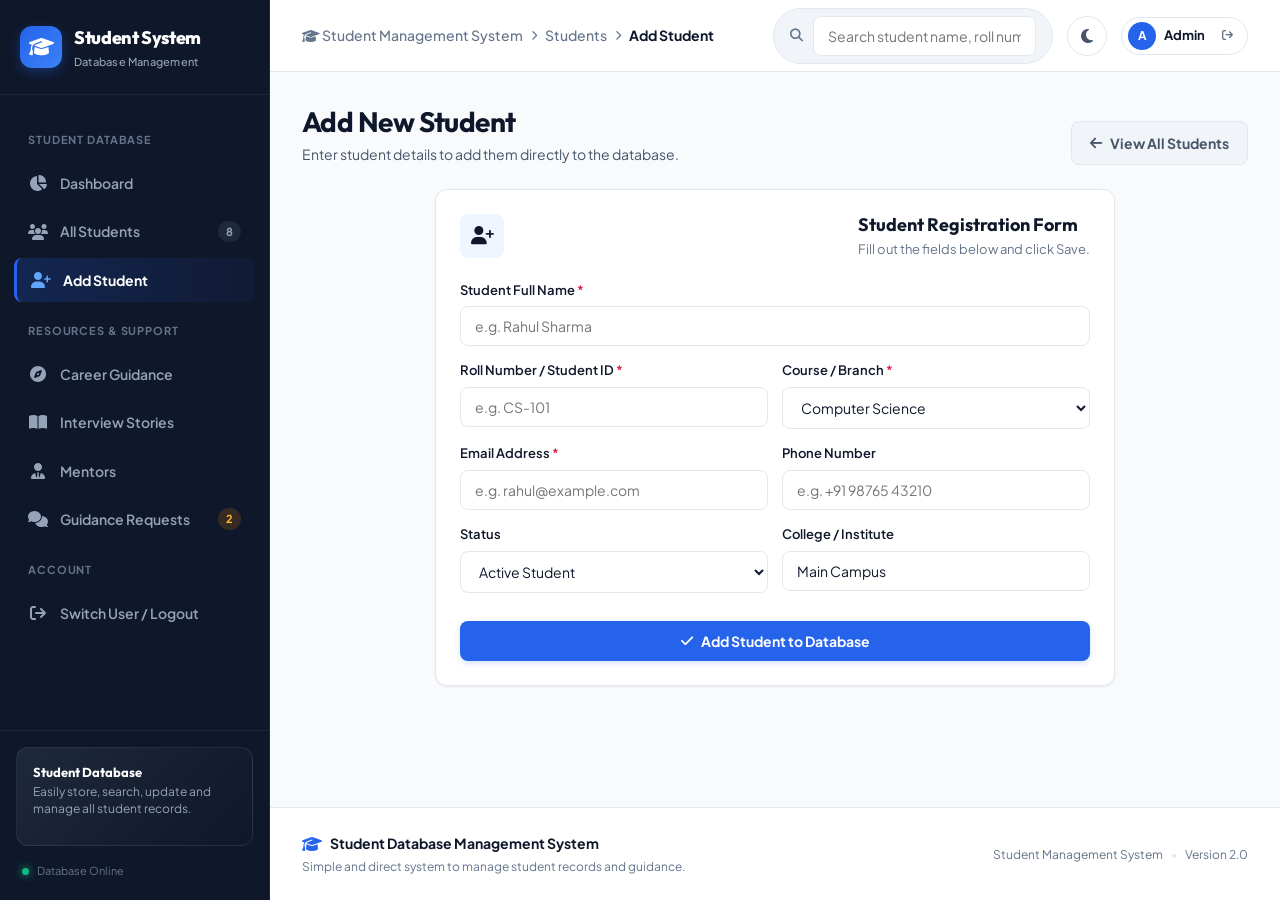
==== add-student.html @ b78d4e1a "first commit" ====
<!DOCTYPE html>
<html lang="en" data-theme="light">
<head>
  <meta charset="UTF-8">
  <meta name="viewport" content="width=device-width, initial-scale=1.0">
  <title>Add Student | Student Database Management System</title>
  
  <link rel="preconnect" href="https://fonts.googleapis.com">
  <link rel="preconnect" href="https://fonts.gstatic.com" crossorigin>
  <link href="https://fonts.googleapis.com/css2?family=Outfit:wght@500;600;700;800&family=Plus+Jakarta+Sans:ital,wght@0,400;0,500;0,600;0,700;0,800;1,400&display=swap" rel="stylesheet">
  <link rel="stylesheet" href="https://cdnjs.cloudflare.com/ajax/libs/font-awesome/6.5.1/css/all.min.css">
  <link rel="stylesheet" href="assets/css/style.css">
</head>
<body>

<div class="app-layout">
  
  <div class="sidebar-backdrop" id="sidebarBackdrop"></div>

  <!-- ===== SIDEBAR ===== -->
  <aside class="sidebar" id="sidebar">
    <div class="sidebar-header">
      <div class="logo">
        <div class="logo-icon">
          <i class="fa-solid fa-graduation-cap"></i>
        </div>
        <div class="logo-text">
          <span class="brand-title">Student System</span>
          <span class="brand-sub">Database Management</span>
        </div>
      </div>
      <button class="mobile-close-btn" id="closeSidebarBtn" aria-label="Close sidebar">
        <i class="fa-solid fa-xmark"></i>
      </button>
    </div>

    <nav class="sidebar-nav">
      <div class="nav-section-label">STUDENT DATABASE</div>
      <a class="nav-item" href="dashboard.html">
        <i class="fa-solid fa-chart-pie"></i>
        <span>Dashboard</span>
      </a>
      <a class="nav-item" href="students.html">
        <i class="fa-solid fa-users"></i>
        <span>All Students</span>
        <span class="nav-badge" id="navStudentBadge">0</span>
      </a>
      <a class="nav-item active" href="add-student.html">
        <i class="fa-solid fa-user-plus"></i>
        <span>Add Student</span>
      </a>

      <div class="nav-section-label">RESOURCES &amp; SUPPORT</div>
      <a class="nav-item" href="career-guidance.html">
        <i class="fa-solid fa-compass"></i>
        <span>Career Guidance</span>
      </a>
      <a class="nav-item" href="interview-experiences.html">
        <i class="fa-solid fa-book-open"></i>
        <span>Interview Stories</span>
      </a>
      <a class="nav-item" href="mentors.html">
        <i class="fa-solid fa-user-tie"></i>
        <span>Mentors</span>
      </a>
      <a class="nav-item" href="guidance-requests.html">
        <i class="fa-solid fa-comments"></i>
        <span>Guidance Requests</span>
        <span class="nav-badge badge-warning" id="navRequestBadge">0</span>
      </a>

      <div class="nav-section-label">ACCOUNT</div>
      <a class="nav-item" href="login.html" id="sidebarLogoutLink">
        <i class="fa-solid fa-arrow-right-from-bracket"></i>
        <span>Switch User / Logout</span>
      </a>
    </nav>

    <div class="sidebar-footer">
      <div class="help-box">
        <h4>Student Database</h4>
        <p>Easily store, search, update and manage all student records.</p>
      </div>
      <div class="system-status">
        <span class="status-dot"></span>
        <span>Database Online</span>
      </div>
    </div>
  </aside>

  <!-- ===== MAIN CONTENT ===== -->
  <main class="main-content">
    
    <header class="topbar">
      <div class="topbar-left">
        <button class="menu-toggle-btn" id="openSidebarBtn" aria-label="Open sidebar">
          <i class="fa-solid fa-bars"></i>
        </button>
        <div class="breadcrumbs">
          <span class="crumb-root"><i class="fa-solid fa-graduation-cap"></i> Student Management System</span>
          <span class="crumb-separator"><i class="fa-solid fa-chevron-right"></i></span>
          <a href="students.html" class="crumb-root">Students</a>
          <span class="crumb-separator"><i class="fa-solid fa-chevron-right"></i></span>
          <span class="crumb-active">Add Student</span>
        </div>
      </div>

      <div class="topbar-right">
        <div class="search-bar">
          <i class="fa-solid fa-magnifying-glass"></i>
          <input type="text" id="globalSearchInput" placeholder="Search student name, roll number...">
        </div>

        <button class="icon-button" id="themeToggleBtn" title="Toggle Theme" aria-label="Toggle dark/light theme">
          <i class="fa-solid fa-moon" id="themeIcon"></i>
        </button>

        <div class="profile-pill" title="Signed in as current user">
          <div class="avatar-badge">A</div>
          <span class="user-name">Admin</span>
          <a href="login.html" class="profile-logout-btn" id="headerLogoutBtn" title="Switch User / Logout">
            <i class="fa-solid fa-arrow-right-from-bracket"></i>
          </a>
        </div>
      </div>
    </header>

    <div class="page-content-padding">
      
      <div class="page-header-flex">
        <div>
          <h1 class="page-title">Add New Student</h1>
          <p class="page-subtitle">Enter student details to add them directly to the database.</p>
        </div>
        <div>
          <a href="students.html" class="btn btn-secondary">
            <i class="fa-solid fa-arrow-left"></i> View All Students
          </a>
        </div>
      </div>

      <div style="max-width: 680px; margin: 0 auto;">
        
        <div class="guidance-form-card">
          <div class="form-card-header">
            <div class="icon-circle bg-primary-soft">
              <i class="fa-solid fa-user-plus text-primary"></i>
            </div>
            <div>
              <h3>Student Registration Form</h3>
              <p>Fill out the fields below and click Save.</p>
            </div>
          </div>

          <form id="standaloneAddStudentForm" onsubmit="return false;">
            
            <div class="form-group">
              <label for="enrollName">Student Full Name <span class="required">*</span></label>
              <input type="text" id="enrollName" placeholder="e.g. Rahul Sharma" required>
            </div>

            <div class="form-row">
              <div class="form-group">
                <label for="enrollRoll">Roll Number / Student ID <span class="required">*</span></label>
                <input type="text" id="enrollRoll" placeholder="e.g. CS-101" required>
              </div>

              <div class="form-group">
                <label for="enrollDept">Course / Branch <span class="required">*</span></label>
                <select id="enrollDept">
                  <option value="Computer Science">Computer Science</option>
                  <option value="Data Science">Data Science</option>
                  <option value="AI & Machine Learning">AI &amp; Machine Learning</option>
                  <option value="Electronics & Comm">Electronics &amp; Comm</option>
                  <option value="UI/UX Design">UI/UX Design</option>
                  <option value="Mechanical Engg">Mechanical Engg</option>
                  <option value="Civil Engg">Civil Engg</option>
                </select>
              </div>
            </div>

            <div class="form-row">
              <div class="form-group">
                <label for="enrollEmail">Email Address <span class="required">*</span></label>
                <input type="email" id="enrollEmail" placeholder="e.g. rahul@example.com" required>
              </div>

              <div class="form-group">
                <label for="enrollPhone">Phone Number</label>
                <input type="text" id="enrollPhone" placeholder="e.g. +91 98765 43210">
              </div>
            </div>

            <div class="form-row">
              <div class="form-group">
                <label for="enrollStatus">Status</label>
                <select id="enrollStatus">
                  <option value="Active">Active Student</option>
                  <option value="Placed">Placed</option>
                  <option value="Graduated">Graduated</option>
                </select>
              </div>

              <div class="form-group">
                <label for="enrollCollege">College / Institute</label>
                <input type="text" id="enrollCollege" placeholder="e.g. University Campus" value="Main Campus">
              </div>
            </div>

            <button type="submit" class="btn btn-primary btn-block" id="submitEnrollBtn" style="margin-top: 14px;">
              <i class="fa-solid fa-check"></i> Add Student to Database
            </button>
          </form>
        </div>

      </div>

    </div>

    <!-- Footer -->
    <footer class="app-footer">
      <div class="footer-content">
        <div class="footer-left">
          <div class="footer-logo">
            <i class="fa-solid fa-graduation-cap"></i>
            <b>Student Database Management System</b>
          </div>
          <p>Simple and direct system to manage student records and guidance.</p>
        </div>
        <div class="footer-links">
          <span>Student Management System</span>
          <span class="footer-sep">•</span>
          <span>Version 2.0</span>
        </div>
      </div>
    </footer>

  </main>
</div>

<div class="toast-container" id="toastContainer"></div>
<script src="assets/js/script.js"></script>
</body>
</html>
---- assets/css/style.css ----
/* ==========================================================================
   Student Database Management System (SMS)
   Clean, Direct & Modern UI Stylesheet
   ========================================================================== */

/* --------------------------------------------------------------------------
   1. DESIGN TOKENS (LIGHT & DARK THEMES)
   -------------------------------------------------------------------------- */
:root {
  /* Brand Palette (Royal Blue & Modern Slate) */
  --primary: #2563eb;
  --primary-hover: #1d4ed8;
  --primary-light: #eff6ff;
  --primary-glow: rgba(37, 99, 235, 0.2);

  --accent-amber: #d97706;
  --accent-amber-light: #fef3c7;
  --accent-emerald: #059669;
  --accent-emerald-light: #ecfdf5;
  --accent-purple: #7c3aed;
  --accent-purple-light: #f3e8ff;
  --accent-rose: #e11d48;
  --accent-rose-light: #ffe4e6;

  /* Surfaces & Backgrounds (Light Mode) */
  --bg-app: #f8fafc;
  --bg-sidebar: #0f172a;
  --bg-sidebar-hover: #1e293b;
  --bg-sidebar-active: #334155;
  --bg-card: #ffffff;
  --bg-card-subtle: #f1f5f9;
  --bg-input: #ffffff;
  --bg-hover: #f8fafc;
  --bg-overlay: rgba(15, 23, 42, 0.65);

  /* Typography Colors */
  --text-main: #0f172a;
  --text-secondary: #475569;
  --text-muted: #64748b;
  --text-white: #ffffff;
  --text-on-dark: #f1f5f9;

  /* Borders & Dividers */
  --border-light: #e2e8f0;
  --border-card: #e2e8f0;
  --border-focus: #2563eb;

  /* Shadows */
  --shadow-xs: 0 1px 2px 0 rgba(0, 0, 0, 0.04);
  --shadow-sm: 0 1px 3px 0 rgba(15, 23, 42, 0.06), 0 1px 2px -1px rgba(15, 23, 42, 0.04);
  --shadow-md: 0 4px 6px -1px rgba(15, 23, 42, 0.07), 0 2px 4px -2px rgba(15, 23, 42, 0.05);
  --shadow-lg: 0 10px 15px -3px rgba(15, 23, 42, 0.08), 0 4px 6px -4px rgba(15, 23, 42, 0.03);
  --shadow-xl: 0 20px 25px -5px rgba(15, 23, 42, 0.1), 0 8px 10px -6px rgba(15, 23, 42, 0.04);

  /* Fonts */
  --font-heading: 'Outfit', -apple-system, BlinkMacSystemFont, 'Segoe UI', Roboto, sans-serif;
  --font-body: 'Plus Jakarta Sans', -apple-system, BlinkMacSystemFont, 'Segoe UI', Roboto, sans-serif;

  /* Sizing & Transitions */
  --sidebar-width: 270px;
  --topbar-height: 72px;
  --radius-sm: 8px;
  --radius-md: 12px;
  --radius-lg: 16px;
  --radius-full: 9999px;
  --transition: all 0.25s cubic-bezier(0.16, 1, 0.3, 1);
}

/* Dark Mode Tokens */
[data-theme="dark"] {
  --bg-app: #090d16;
  --bg-sidebar: #060910;
  --bg-sidebar-hover: #111827;
  --bg-sidebar-active: #1f2937;
  --bg-card: #111827;
  --bg-card-subtle: #1e293b;
  --bg-input: #172033;
  --bg-hover: #1b263b;
  --bg-overlay: rgba(0, 0, 0, 0.82);

  --text-main: #f8fafc;
  --text-secondary: #94a3b8;
  --text-muted: #64748b;
  --text-white: #ffffff;

  --border-light: #1e293b;
  --border-card: #1e293b;

  --primary-light: rgba(37, 99, 235, 0.15);
  --accent-amber-light: rgba(217, 119, 6, 0.15);
  --accent-emerald-light: rgba(5, 150, 105, 0.15);
  --accent-purple-light: rgba(124, 58, 237, 0.15);
  --accent-rose-light: rgba(225, 29, 72, 0.15);

  --shadow-sm: 0 1px 3px 0 rgba(0, 0, 0, 0.3);
  --shadow-md: 0 4px 12px 0 rgba(0, 0, 0, 0.4);
  --shadow-lg: 0 12px 24px -4px rgba(0, 0, 0, 0.5);
  --shadow-xl: 0 24px 38px -6px rgba(0, 0, 0, 0.6);
}

/* --------------------------------------------------------------------------
   2. GLOBAL RESET & BASE STYLES
   -------------------------------------------------------------------------- */
*, *::before, *::after {
  box-sizing: border-box;
  margin: 0;
  padding: 0;
}

html {
  font-size: 16px;
  scroll-behavior: smooth;
}

body {
  font-family: var(--font-body);
  background-color: var(--bg-app);
  color: var(--text-main);
  line-height: 1.6;
  -webkit-font-smoothing: antialiased;
  -moz-osx-font-smoothing: grayscale;
  transition: background-color 0.3s ease, color 0.3s ease;
  overflow-x: hidden;
}

h1, h2, h3, h4, h5, h6 {
  font-family: var(--font-heading);
  color: var(--text-main);
  font-weight: 700;
  line-height: 1.25;
}

p {
  color: var(--text-secondary);
}

a {
  color: inherit;
  text-decoration: none;
}

img {
  max-width: 100%;
  display: block;
}

button, input, select, textarea {
  font-family: inherit;
  font-size: inherit;
}

/* --------------------------------------------------------------------------
   3. APP LAYOUT & SIDEBAR
   -------------------------------------------------------------------------- */
.app-layout {
  display: flex;
  min-height: 100vh;
  position: relative;
}

.sidebar-backdrop {
  display: none;
  position: fixed;
  inset: 0;
  background: var(--bg-overlay);
  backdrop-filter: blur(4px);
  z-index: 99;
}

.sidebar {
  width: var(--sidebar-width);
  height: 100vh;
  position: fixed;
  left: 0;
  top: 0;
  background-color: var(--bg-sidebar);
  color: var(--text-on-dark);
  display: flex;
  flex-direction: column;
  z-index: 100;
  border-right: 1px solid rgba(255, 255, 255, 0.07);
  transition: transform var(--transition);
  overflow-y: auto;
}

/* Sidebar Header & Brand */
.sidebar-header {
  padding: 24px 20px;
  display: flex;
  align-items: center;
  justify-content: space-between;
  border-bottom: 1px solid rgba(255, 255, 255, 0.06);
}

.logo {
  display: flex;
  align-items: center;
  gap: 12px;
}

.logo-icon {
  width: 42px;
  height: 42px;
  background: linear-gradient(135deg, #2563eb, #3b82f6);
  border-radius: var(--radius-md);
  display: flex;
  align-items: center;
  justify-content: center;
  color: #ffffff;
  font-size: 20px;
  box-shadow: 0 4px 12px rgba(37, 99, 235, 0.35);
}

.logo-text {
  display: flex;
  flex-direction: column;
}

.brand-title {
  font-family: var(--font-heading);
  font-weight: 800;
  font-size: 18px;
  letter-spacing: -0.02em;
  color: #ffffff;
}

.brand-sub {
  font-size: 11px;
  color: #94a3b8;
  font-weight: 500;
  letter-spacing: 0.02em;
}

.mobile-close-btn {
  display: none;
  background: transparent;
  border: none;
  color: #94a3b8;
  font-size: 20px;
  cursor: pointer;
}

/* Sidebar Nav */
.sidebar-nav {
  padding: 20px 14px;
  flex: 1;
  display: flex;
  flex-direction: column;
  gap: 4px;
}

.nav-section-label {
  font-size: 11px;
  text-transform: uppercase;
  letter-spacing: 0.08em;
  color: #64748b;
  font-weight: 700;
  padding: 16px 14px 8px;
}

.nav-item {
  display: flex;
  align-items: center;
  gap: 12px;
  padding: 11px 14px;
  border-radius: var(--radius-sm);
  color: #94a3b8;
  font-size: 14px;
  font-weight: 600;
  cursor: pointer;
  transition: var(--transition);
  position: relative;
}

.nav-item i {
  font-size: 16px;
  width: 20px;
  text-align: center;
  transition: color var(--transition);
}

.nav-item:hover {
  background-color: var(--bg-sidebar-hover);
  color: #ffffff;
}

.nav-item.active {
  background: linear-gradient(90deg, rgba(37, 99, 235, 0.2), rgba(37, 99, 235, 0.05));
  color: #ffffff;
  border-left: 3px solid var(--primary);
  font-weight: 700;
}

.nav-item.active i {
  color: #60a5fa;
}

.nav-badge {
  margin-left: auto;
  font-size: 11px;
  padding: 2px 8px;
  border-radius: var(--radius-full);
  background: var(--bg-sidebar-hover);
  color: #94a3b8;
  font-weight: 700;
}

.nav-badge.badge-warning {
  background: rgba(217, 119, 6, 0.2);
  color: #fbbf24;
}

.nav-pill-tag {
  margin-left: auto;
  font-size: 10px;
  text-transform: uppercase;
  font-weight: 800;
  letter-spacing: 0.05em;
  background: rgba(225, 29, 72, 0.2);
  color: #fda4af;
  padding: 2px 7px;
  border-radius: var(--radius-full);
}

/* Sidebar Footer & Help Box */
.sidebar-footer {
  padding: 16px;
  border-top: 1px solid rgba(255, 255, 255, 0.06);
}

.help-box {
  background: linear-gradient(135deg, #1e293b, #0f172a);
  border: 1px solid rgba(255, 255, 255, 0.08);
  border-radius: var(--radius-md);
  padding: 16px;
  margin-bottom: 12px;
}

.help-box-icon {
  width: 32px;
  height: 32px;
  border-radius: 8px;
  background: rgba(245, 158, 11, 0.15);
  color: #f59e0b;
  display: flex;
  align-items: center;
  justify-content: center;
  font-size: 15px;
  margin-bottom: 10px;
}

.help-box h4 {
  font-size: 13px;
  color: #ffffff;
  margin-bottom: 4px;
}

.help-box p {
  font-size: 12px;
  color: #94a3b8;
  line-height: 1.4;
  margin-bottom: 12px;
}

.btn-chalk {
  background-color: #f59e0b;
  color: #0f172a;
  border: none;
  font-weight: 700;
  width: 100%;
}

.btn-chalk:hover {
  background-color: #d97706;
  color: #ffffff;
}

.system-status {
  display: flex;
  align-items: center;
  gap: 8px;
  font-size: 11px;
  color: #64748b;
  padding: 4px 6px;
}

.status-dot {
  width: 7px;
  height: 7px;
  background-color: #10b981;
  border-radius: 50%;
  box-shadow: 0 0 8px #10b981;
}

/* --------------------------------------------------------------------------
   4. TOPBAR & HEADER
   -------------------------------------------------------------------------- */
.main-content {
  margin-left: var(--sidebar-width);
  width: calc(100% - var(--sidebar-width));
  min-height: 100vh;
  display: flex;
  flex-direction: column;
  transition: margin-left var(--transition), width var(--transition);
}

.topbar {
  height: var(--topbar-height);
  background-color: var(--bg-card);
  border-bottom: 1px solid var(--border-light);
  display: flex;
  align-items: center;
  justify-content: space-between;
  padding: 0 32px;
  position: sticky;
  top: 0;
  z-index: 50;
  backdrop-filter: blur(8px);
}

.topbar-left {
  display: flex;
  align-items: center;
  gap: 16px;
}

.menu-toggle-btn {
  display: none;
  background: transparent;
  border: 1px solid var(--border-light);
  width: 38px;
  height: 38px;
  border-radius: var(--radius-sm);
  color: var(--text-main);
  cursor: pointer;
  align-items: center;
  justify-content: center;
  font-size: 16px;
}

.breadcrumbs {
  display: flex;
  align-items: center;
  gap: 8px;
  font-size: 14px;
}

.crumb-root {
  color: var(--text-muted);
  font-weight: 500;
}

.crumb-separator {
  color: var(--text-muted);
  font-size: 10px;
}

.crumb-active {
  color: var(--text-main);
  font-weight: 700;
}

.topbar-right {
  display: flex;
  align-items: center;
  gap: 14px;
}

.search-bar {
  display: flex;
  align-items: center;
  gap: 10px;
  background-color: var(--bg-card-subtle);
  border: 1px solid var(--border-light);
  border-radius: var(--radius-full);
  padding: 7px 16px;
  width: 280px;
  transition: var(--transition);
}

.search-bar i {
  color: var(--text-muted);
  font-size: 13px;
}

.search-bar input {
  background: transparent;
  border: none;
  outline: none;
  font-size: 13px;
  color: var(--text-main);
  width: 100%;
}

.search-bar kbd {
  font-size: 10px;
  background: var(--bg-card);
  border: 1px solid var(--border-light);
  border-radius: 4px;
  padding: 2px 5px;
  color: var(--text-muted);
  font-family: inherit;
  font-weight: 600;
}

.search-bar:focus-within {
  border-color: var(--primary);
  box-shadow: 0 0 0 3px var(--primary-glow);
  width: 320px;
}

.icon-button {
  width: 40px;
  height: 40px;
  border-radius: var(--radius-full);
  border: 1px solid var(--border-light);
  background-color: var(--bg-card);
  color: var(--text-secondary);
  display: flex;
  align-items: center;
  justify-content: center;
  cursor: pointer;
  transition: var(--transition);
  position: relative;
}

.icon-button:hover {
  background-color: var(--bg-hover);
  color: var(--primary);
  border-color: var(--border-card);
}

.notification-indicator {
  position: absolute;
  top: 9px;
  right: 10px;
  width: 8px;
  height: 8px;
  background-color: var(--accent-rose);
  border-radius: 50%;
  border: 2px solid var(--bg-card);
}

/* Notification Dropdown */
.dropdown-wrapper {
  position: relative;
}

.notification-dropdown {
  display: none;
  position: absolute;
  top: calc(100% + 10px);
  right: 0;
  width: 320px;
  background-color: var(--bg-card);
  border: 1px solid var(--border-light);
  border-radius: var(--radius-md);
  box-shadow: var(--shadow-xl);
  z-index: 100;
  overflow: hidden;
  animation: slideDown 0.2s ease;
}

.notification-dropdown.show {
  display: block;
}

.dropdown-header {
  padding: 14px 16px;
  display: flex;
  align-items: center;
  justify-content: space-between;
  border-bottom: 1px solid var(--border-light);
  font-size: 14px;
}

.badge-mini {
  background-color: var(--primary-light);
  color: var(--primary);
  font-size: 11px;
  font-weight: 700;
  padding: 2px 8px;
  border-radius: var(--radius-full);
}

.dropdown-body {
  max-height: 280px;
  overflow-y: auto;
}

.notif-item {
  display: flex;
  align-items: flex-start;
  gap: 12px;
  padding: 12px 16px;
  border-bottom: 1px solid var(--border-light);
  transition: background-color 0.2s ease;
}

.notif-item:hover {
  background-color: var(--bg-hover);
}

.notif-item.unread {
  background-color: rgba(37, 99, 235, 0.04);
}

.notif-icon {
  font-size: 16px;
  margin-top: 2px;
}

.notif-info p {
  font-size: 13px;
  color: var(--text-main);
  line-height: 1.35;
}

.notif-info small {
  font-size: 11px;
  color: var(--text-muted);
}

/* Profile Pill */
.profile-pill {
  display: flex;
  align-items: center;
  gap: 8px;
  padding: 4px 8px 4px 6px;
  border-radius: var(--radius-full);
  border: 1px solid var(--border-light);
  background-color: var(--bg-card);
  transition: var(--transition);
}

.profile-logout-btn {
  display: inline-flex;
  align-items: center;
  justify-content: center;
  width: 24px;
  height: 24px;
  border-radius: 50%;
  color: var(--text-muted);
  text-decoration: none;
  background: transparent;
  border: none;
  cursor: pointer;
  margin-left: 2px;
  font-size: 11px;
  transition: var(--transition);
}

.profile-logout-btn:hover {
  background: var(--bg-hover);
  color: var(--accent-rose, #e11d48);
}

.avatar-badge {
  width: 28px;
  height: 28px;
  border-radius: 50%;
  background: var(--primary);
  color: #ffffff;
  display: flex;
  align-items: center;
  justify-content: center;
  font-weight: 700;
  font-size: 12px;
}

.action-strip {
  display: flex;
  flex-wrap: wrap;
  gap: 12px;
  margin-bottom: 24px;
}

.profile-pill:hover {
  border-color: var(--primary);
}

.user-avatar {
  position: relative;
  width: 34px;
  height: 34px;
}

.user-avatar img {
  width: 100%;
  height: 100%;
  border-radius: 50%;
  object-fit: cover;
}

.online-indicator {
  position: absolute;
  bottom: 0;
  right: 0;
  width: 9px;
  height: 9px;
  background-color: #10b981;
  border-radius: 50%;
  border: 2px solid var(--bg-card);
}

.user-meta {
  display: flex;
  flex-direction: column;
}

.user-name {
  font-size: 13px;
  font-weight: 700;
  color: var(--text-main);
  line-height: 1.2;
}

.user-role {
  font-size: 11px;
  color: var(--text-muted);
}

/* --------------------------------------------------------------------------
   5. PAGE VIEWS & GENERAL CONTENT STYLING
   -------------------------------------------------------------------------- */
.page-view {
  display: none;
  padding: 32px;
  animation: fadeInPage 0.3s ease-out;
}

.page-view.show {
  display: block;
}

@keyframes fadeInPage {
  from {
    opacity: 0;
    transform: translateY(8px);
  }
  to {
    opacity: 1;
    transform: translateY(0);
  }
}

.page-header-flex {
  display: flex;
  align-items: flex-end;
  justify-content: space-between;
  margin-bottom: 24px;
  gap: 16px;
  flex-wrap: wrap;
}

.page-title {
  font-size: 28px;
  letter-spacing: -0.02em;
  margin-bottom: 4px;
}

.page-subtitle {
  font-size: 14px;
  color: var(--text-secondary);
}

/* --------------------------------------------------------------------------
   6. DASHBOARD & HERO SLIDESHOW
   -------------------------------------------------------------------------- */
.dashboard-greeting {
  display: flex;
  align-items: center;
  justify-content: space-between;
  margin-bottom: 24px;
  gap: 16px;
  flex-wrap: wrap;
}

.dashboard-date-badge {
  display: inline-flex;
  align-items: center;
  gap: 8px;
  padding: 8px 16px;
  background-color: var(--bg-card);
  border: 1px solid var(--border-light);
  border-radius: var(--radius-full);
  font-size: 13px;
  font-weight: 600;
  color: var(--text-secondary);
  box-shadow: var(--shadow-xs);
}

.dashboard-date-badge i {
  color: var(--primary);
}

/* Modern Hero Slideshow */
.slider-container {
  position: relative;
  width: 100%;
  height: 380px;
  border-radius: var(--radius-lg);
  overflow: hidden;
  box-shadow: var(--shadow-md);
  margin-bottom: 32px;
  background-color: #0f172a;
}

.slider-track {
  width: 100%;
  height: 100%;
  position: relative;
}

.slide-item {
  position: absolute;
  inset: 0;
  opacity: 0;
  pointer-events: none;
  transition: opacity 0.8s cubic-bezier(0.16, 1, 0.3, 1), transform 0.8s cubic-bezier(0.16, 1, 0.3, 1);
  transform: scale(1.03);
}

.slide-item.active {
  opacity: 1;
  pointer-events: auto;
  transform: scale(1);
}

.slide-image {
  width: 100%;
  height: 100%;
  object-fit: cover;
  filter: brightness(0.82);
}

.slide-overlay {
  position: absolute;
  inset: 0;
  background: linear-gradient(90deg, rgba(15, 23, 42, 0.92) 0%, rgba(15, 23, 42, 0.65) 50%, rgba(15, 23, 42, 0.25) 100%);
  display: flex;
  align-items: center;
  padding: 0 48px;
}

.slide-content {
  max-width: 580px;
  color: #ffffff;
  transform: translateY(12px);
  opacity: 0;
  transition: transform 0.6s ease 0.2s, opacity 0.6s ease 0.2s;
}

.slide-item.active .slide-content {
  transform: translateY(0);
  opacity: 1;
}

.slide-badge {
  display: inline-flex;
  align-items: center;
  gap: 6px;
  font-size: 11px;
  font-weight: 800;
  text-transform: uppercase;
  letter-spacing: 0.08em;
  padding: 4px 10px;
  border-radius: var(--radius-full);
  background: rgba(37, 99, 235, 0.8);
  color: #ffffff;
  margin-bottom: 14px;
}

.slide-title {
  font-size: 34px;
  font-weight: 800;
  letter-spacing: -0.02em;
  line-height: 1.2;
  margin-bottom: 12px;
  color: #ffffff;
}

.slide-desc {
  font-size: 15px;
  color: #cbd5e1;
  line-height: 1.5;
  margin-bottom: 24px;
}

.slide-actions {
  display: flex;
  align-items: center;
  gap: 12px;
}

/* Slider Controls */
.slider-controls {
  position: absolute;
  bottom: 24px;
  right: 32px;
  display: flex;
  align-items: center;
  gap: 20px;
  z-index: 10;
}

.slider-dots {
  display: flex;
  align-items: center;
  gap: 8px;
}

.slider-dot {
  width: 9px;
  height: 9px;
  border-radius: var(--radius-full);
  background: rgba(255, 255, 255, 0.4);
  cursor: pointer;
  transition: var(--transition);
}

.slider-dot.active {
  width: 26px;
  background: #3b82f6;
}

.slider-nav-btns {
  display: flex;
  gap: 8px;
}

.slider-btn {
  width: 36px;
  height: 36px;
  border-radius: var(--radius-full);
  background: rgba(255, 255, 255, 0.15);
  backdrop-filter: blur(8px);
  border: 1px solid rgba(255, 255, 255, 0.25);
  color: #ffffff;
  display: flex;
  align-items: center;
  justify-content: center;
  cursor: pointer;
  transition: var(--transition);
  font-size: 13px;
}

.slider-btn:hover {
  background: #2563eb;
  border-color: #2563eb;
  transform: scale(1.08);
}

.slider-progress-bar {
  position: absolute;
  bottom: 0;
  left: 0;
  width: 100%;
  height: 4px;
  background: rgba(255, 255, 255, 0.15);
  z-index: 10;
}

.progress-fill {
  height: 100%;
  width: 0%;
  background: linear-gradient(90deg, #3b82f6, #60a5fa);
  transition: width 0.1s linear;
}

/* --------------------------------------------------------------------------
   7. LIVE METRIC STATS STRIP
   -------------------------------------------------------------------------- */
.stats-grid {
  display: grid;
  grid-template-columns: repeat(4, 1fr);
  gap: 20px;
  margin-bottom: 32px;
}

.stat-card {
  background-color: var(--bg-card);
  border: 1px solid var(--border-card);
  border-radius: var(--radius-md);
  padding: 22px;
  box-shadow: var(--shadow-sm);
  display: flex;
  align-items: flex-start;
  gap: 16px;
  transition: var(--transition);
}

.stat-card:hover {
  transform: translateY(-3px);
  box-shadow: var(--shadow-md);
  border-color: var(--border-focus);
}

.stat-icon-wrap {
  width: 48px;
  height: 48px;
  border-radius: var(--radius-md);
  display: flex;
  align-items: center;
  justify-content: center;
  font-size: 20px;
  flex-shrink: 0;
}

.stat-blue {
  background-color: var(--primary-light);
  color: var(--primary);
}

.stat-amber {
  background-color: var(--accent-amber-light);
  color: var(--accent-amber);
}

.stat-emerald {
  background-color: var(--accent-emerald-light);
  color: var(--accent-emerald);
}

.stat-purple {
  background-color: var(--accent-purple-light);
  color: var(--accent-purple);
}

.stat-content {
  flex: 1;
}

.stat-label {
  font-size: 13px;
  color: var(--text-muted);
  font-weight: 600;
  display: block;
  margin-bottom: 6px;
}

.stat-value-group {
  display: flex;
  align-items: baseline;
  gap: 10px;
}

.stat-number {
  font-size: 32px;
  font-weight: 800;
  line-height: 1;
  letter-spacing: -0.02em;
}

.stat-trend {
  font-size: 12px;
  font-weight: 700;
  display: inline-flex;
  align-items: center;
  gap: 4px;
}

.trend-up {
  color: var(--accent-emerald);
}

.trend-neutral {
  color: var(--accent-purple);
}

.stat-badge-pill {
  font-size: 11px;
  font-weight: 700;
  padding: 2px 8px;
  border-radius: var(--radius-full);
  background-color: var(--accent-amber-light);
  color: var(--accent-amber);
}

.stat-caption {
  display: block;
  font-size: 11px;
  color: var(--text-muted);
  margin-top: 6px;
}

/* --------------------------------------------------------------------------
   8. DASHBOARD TWO-COLUMN GRID
   -------------------------------------------------------------------------- */
.dashboard-columns {
  display: grid;
  grid-template-columns: 1fr 380px;
  gap: 24px;
}

.section-card {
  background-color: var(--bg-card);
  border: 1px solid var(--border-card);
  border-radius: var(--radius-md);
  padding: 24px;
  box-shadow: var(--shadow-sm);
  margin-bottom: 24px;
}

.section-header {
  display: flex;
  align-items: center;
  justify-content: space-between;
  margin-bottom: 20px;
}

.section-title {
  font-size: 18px;
  font-weight: 700;
  letter-spacing: -0.01em;
}

.section-desc {
  font-size: 13px;
  color: var(--text-muted);
  margin-top: 2px;
}

/* Quick Actions Grid */
.quick-actions-grid {
  display: grid;
  grid-template-columns: repeat(2, 1fr);
  gap: 16px;
}

.action-card {
  display: flex;
  align-items: center;
  gap: 14px;
  padding: 16px;
  border-radius: var(--radius-sm);
  border: 1px solid var(--border-light);
  background-color: var(--bg-hover);
  cursor: pointer;
  transition: var(--transition);
}

.action-card:hover {
  background-color: var(--bg-card);
  border-color: var(--primary);
  transform: translateY(-2px);
  box-shadow: var(--shadow-sm);
}

.action-icon {
  width: 42px;
  height: 42px;
  border-radius: var(--radius-sm);
  display: flex;
  align-items: center;
  justify-content: center;
  color: #ffffff;
  font-size: 17px;
  flex-shrink: 0;
}

.bg-indigo { background: #4f46e5; }
.bg-emerald { background: #059669; }
.bg-amber { background: #d97706; }
.bg-purple { background: #7c3aed; }

.action-details h4 {
  font-size: 14px;
  font-weight: 700;
  margin-bottom: 2px;
}

.action-details p {
  font-size: 12px;
  color: var(--text-muted);
  line-height: 1.35;
}

.action-arrow {
  margin-left: auto;
  color: var(--text-muted);
  font-size: 12px;
  transition: transform 0.2s ease, color 0.2s ease;
}

.action-card:hover .action-arrow {
  transform: translateX(4px);
  color: var(--primary);
}

/* Events Timeline */
.events-timeline {
  display: flex;
  flex-direction: column;
  gap: 16px;
}

.timeline-item {
  display: flex;
  gap: 16px;
  padding-bottom: 16px;
  border-bottom: 1px solid var(--border-light);
}

.timeline-item:last-child {
  border-bottom: none;
  padding-bottom: 0;
}

.event-date-chip {
  width: 52px;
  height: 52px;
  border-radius: var(--radius-sm);
  background-color: var(--bg-card-subtle);
  border: 1px solid var(--border-light);
  display: flex;
  flex-direction: column;
  align-items: center;
  justify-content: center;
  flex-shrink: 0;
  text-align: center;
}

.event-date-chip .m {
  font-size: 10px;
  font-weight: 800;
  color: var(--primary);
  text-transform: uppercase;
  letter-spacing: 0.05em;
}

.event-date-chip .d {
  font-size: 18px;
  font-weight: 800;
  line-height: 1;
  color: var(--text-main);
}

.event-info h4 {
  font-size: 14px;
  font-weight: 700;
  margin-bottom: 4px;
}

.event-info p {
  font-size: 13px;
  color: var(--text-secondary);
  line-height: 1.4;
  margin-bottom: 8px;
}

.event-meta {
  display: flex;
  align-items: center;
  gap: 14px;
  font-size: 11px;
  color: var(--text-muted);
  flex-wrap: wrap;
}

.event-tag {
  font-size: 10px;
  font-weight: 700;
  padding: 2px 7px;
  border-radius: var(--radius-full);
}

.tag-primary {
  background-color: var(--primary-light);
  color: var(--primary);
}

.tag-warning {
  background-color: var(--accent-amber-light);
  color: var(--accent-amber);
}

.tag-success {
  background-color: var(--accent-emerald-light);
  color: var(--accent-emerald);
}

/* Recent Students Mini List */
.recent-students-list {
  display: flex;
  flex-direction: column;
  gap: 12px;
}

.recent-student-item {
  display: flex;
  align-items: center;
  gap: 12px;
  padding: 10px 12px;
  border-radius: var(--radius-sm);
  border: 1px solid var(--border-light);
  background-color: var(--bg-hover);
  transition: var(--transition);
}

.recent-student-item:hover {
  background-color: var(--bg-card);
  border-color: var(--border-focus);
}

.student-avatar-circle {
  width: 36px;
  height: 36px;
  border-radius: 50%;
  background: linear-gradient(135deg, #3b82f6, #1d4ed8);
  color: #ffffff;
  display: flex;
  align-items: center;
  justify-content: center;
  font-size: 13px;
  font-weight: 700;
  flex-shrink: 0;
}

.recent-student-meta {
  flex: 1;
}

.recent-student-name {
  font-size: 13px;
  font-weight: 700;
  color: var(--text-main);
  display: block;
}

.recent-student-sub {
  font-size: 11px;
  color: var(--text-muted);
}

.student-dept-tag {
  font-size: 11px;
  font-weight: 600;
  padding: 3px 8px;
  border-radius: var(--radius-full);
  background-color: var(--bg-card-subtle);
  color: var(--text-secondary);
}

/* Academic Spotlight Quote Card */
.spotlight-card {
  background: linear-gradient(135deg, #1e3a8a, #0f172a);
  color: #ffffff;
  border-radius: var(--radius-md);
  padding: 24px;
  margin-bottom: 24px;
  box-shadow: var(--shadow-md);
  position: relative;
  overflow: hidden;
}

.spotlight-card::before {
  content: '';
  position: absolute;
  top: -40px;
  right: -40px;
  width: 140px;
  height: 140px;
  background: rgba(59, 130, 246, 0.15);
  border-radius: 50%;
}

.spotlight-badge {
  display: inline-flex;
  align-items: center;
  gap: 6px;
  font-size: 11px;
  font-weight: 700;
  text-transform: uppercase;
  color: #60a5fa;
  letter-spacing: 0.08em;
  margin-bottom: 12px;
}

.spotlight-quote {
  font-family: var(--font-heading);
  font-size: 16px;
  font-weight: 600;
  font-style: italic;
  line-height: 1.45;
  color: #f8fafc;
  margin-bottom: 10px;
}

.spotlight-author {
  font-size: 13px;
  color: #93c5fd;
  font-weight: 600;
  display: block;
  margin-bottom: 16px;
}

.spotlight-footer {
  font-size: 11px;
  color: #94a3b8;
  border-top: 1px solid rgba(255, 255, 255, 0.1);
  padding-top: 12px;
}

/* Quick Tip Card */
.quick-tip-card {
  background-color: var(--bg-card);
  border: 1px solid var(--border-card);
  border-left: 4px solid var(--primary);
  border-radius: var(--radius-sm);
  padding: 16px;
}

.tip-header {
  display: flex;
  align-items: center;
  gap: 8px;
  font-size: 13px;
  margin-bottom: 6px;
}

.quick-tip-card p {
  font-size: 12px;
  line-height: 1.5;
  color: var(--text-secondary);
}

/* --------------------------------------------------------------------------
   9. STUDENTS DIRECTORY TABLE & CONTROLS
   -------------------------------------------------------------------------- */
.controls-panel {
  display: flex;
  flex-direction: column;
  gap: 16px;
  margin-bottom: 20px;
}

.search-filter-wrap {
  display: flex;
  gap: 12px;
}

.filter-search-box {
  display: flex;
  align-items: center;
  gap: 10px;
  background-color: var(--bg-card);
  border: 1px solid var(--border-light);
  border-radius: var(--radius-sm);
  padding: 10px 16px;
  flex: 1;
  box-shadow: var(--shadow-xs);
  transition: var(--transition);
}

.filter-search-box i {
  color: var(--text-muted);
  font-size: 14px;
}

.filter-search-box input {
  background: transparent;
  border: none;
  outline: none;
  font-size: 14px;
  color: var(--text-main);
  width: 100%;
}

.filter-search-box:focus-within {
  border-color: var(--primary);
  box-shadow: 0 0 0 3px var(--primary-glow);
}

/* Department & Category Filter Pills */
.dept-pills-bar, .category-pills, .story-tabs-bar {
  display: flex;
  align-items: center;
  gap: 8px;
  overflow-x: auto;
  padding-bottom: 4px;
}

.pill-btn, .story-tab, .status-tab-btn {
  background-color: var(--bg-card);
  border: 1px solid var(--border-light);
  color: var(--text-secondary);
  font-size: 13px;
  font-weight: 600;
  padding: 7px 16px;
  border-radius: var(--radius-full);
  cursor: pointer;
  white-space: nowrap;
  transition: var(--transition);
}

.pill-btn:hover, .story-tab:hover, .status-tab-btn:hover {
  background-color: var(--bg-hover);
  color: var(--text-main);
  border-color: var(--border-focus);
}

.pill-btn.active, .story-tab.active, .status-tab-btn.active {
  background-color: var(--primary);
  color: #ffffff;
  border-color: var(--primary);
  box-shadow: 0 2px 8px var(--primary-glow);
}

/* Table Card */
.table-card {
  background-color: var(--bg-card);
  border: 1px solid var(--border-card);
  border-radius: var(--radius-md);
  box-shadow: var(--shadow-sm);
  overflow: hidden;
}

.table-header-meta {
  padding: 14px 20px;
  background-color: var(--bg-hover);
  border-bottom: 1px solid var(--border-light);
  display: flex;
  align-items: center;
  justify-content: space-between;
}

.count-indicator {
  font-size: 13px;
  font-weight: 600;
  color: var(--text-muted);
}

.btn-link {
  background: transparent;
  border: none;
  color: var(--primary);
  font-size: 13px;
  font-weight: 600;
  cursor: pointer;
  display: inline-flex;
  align-items: center;
  gap: 6px;
}

.btn-link:hover {
  text-decoration: underline;
}

.table-responsive {
  overflow-x: auto;
}

.modern-table {
  width: 100%;
  border-collapse: collapse;
  text-align: left;
  font-size: 14px;
}

.modern-table th {
  padding: 14px 20px;
  background-color: var(--bg-card);
  color: var(--text-muted);
  font-size: 12px;
  font-weight: 700;
  text-transform: uppercase;
  letter-spacing: 0.04em;
  border-bottom: 1px solid var(--border-light);
}

.modern-table td {
  padding: 16px 20px;
  border-bottom: 1px solid var(--border-light);
  color: var(--text-main);
  vertical-align: middle;
}

.modern-table tbody tr {
  transition: background-color 0.15s ease;
}

.modern-table tbody tr:hover {
  background-color: var(--bg-hover);
}

.modern-table tr:last-child td {
  border-bottom: none;
}

.student-col-wrap {
  display: flex;
  align-items: center;
  gap: 12px;
}

.student-name-text {
  font-weight: 700;
  display: block;
}

.student-roll-badge {
  font-size: 12px;
  font-family: monospace;
  color: var(--text-muted);
}

.email-link {
  color: var(--text-secondary);
  display: inline-flex;
  align-items: center;
  gap: 6px;
  font-size: 13px;
}

.email-link:hover {
  color: var(--primary);
}

.status-chip {
  display: inline-flex;
  align-items: center;
  gap: 5px;
  font-size: 12px;
  font-weight: 700;
  padding: 3px 10px;
  border-radius: var(--radius-full);
}

.status-chip.chip-active {
  background-color: var(--accent-emerald-light);
  color: var(--accent-emerald);
}

.status-chip.chip-honors {
  background-color: var(--accent-purple-light);
  color: var(--accent-purple);
}

.status-chip.chip-interning {
  background-color: var(--primary-light);
  color: var(--primary);
}

.status-chip.chip-graduating {
  background-color: var(--accent-amber-light);
  color: var(--accent-amber);
}

.table-actions {
  display: flex;
  align-items: center;
  justify-content: flex-end;
  gap: 8px;
}

.btn-icon-action {
  width: 32px;
  height: 32px;
  border-radius: var(--radius-sm);
  border: 1px solid var(--border-light);
  background-color: var(--bg-card);
  color: var(--text-muted);
  display: flex;
  align-items: center;
  justify-content: center;
  cursor: pointer;
  transition: var(--transition);
  font-size: 13px;
}

.btn-icon-action:hover {
  color: var(--primary);
  border-color: var(--primary);
  background-color: var(--primary-light);
}

.btn-icon-action.btn-delete:hover {
  color: var(--accent-rose);
  border-color: var(--accent-rose);
  background-color: var(--accent-rose-light);
}

.empty-state {
  text-align: center;
  padding: 48px 24px;
}

.empty-state-icon {
  width: 64px;
  height: 64px;
  margin: 0 auto 16px;
  border-radius: 50%;
  background-color: var(--bg-card-subtle);
  display: flex;
  align-items: center;
  justify-content: center;
  font-size: 26px;
  color: var(--text-muted);
}

.empty-state h4 {
  font-size: 18px;
  margin-bottom: 6px;
}

.empty-state p {
  font-size: 14px;
  color: var(--text-muted);
  max-width: 400px;
  margin: 0 auto 16px;
}

/* --------------------------------------------------------------------------
   10. CAREER ROADMAPS CARDS
   -------------------------------------------------------------------------- */
.saved-careers-counter {
  display: inline-flex;
  align-items: center;
  gap: 8px;
  background-color: var(--bg-card);
  border: 1px solid var(--border-light);
  padding: 6px 14px;
  border-radius: var(--radius-full);
  font-size: 13px;
  font-weight: 600;
  box-shadow: var(--shadow-xs);
}

.career-cards-grid {
  display: grid;
  grid-template-columns: repeat(3, 1fr);
  gap: 22px;
  margin-top: 24px;
}

.career-card {
  background-color: var(--bg-card);
  border: 1px solid var(--border-card);
  border-radius: var(--radius-md);
  padding: 24px;
  box-shadow: var(--shadow-sm);
  display: flex;
  flex-direction: column;
  transition: var(--transition);
  position: relative;
}

.career-card:hover {
  transform: translateY(-4px);
  box-shadow: var(--shadow-lg);
  border-color: var(--primary);
}

.career-card-top {
  display: flex;
  align-items: flex-start;
  justify-content: space-between;
  margin-bottom: 16px;
}

.career-icon-box {
  width: 48px;
  height: 48px;
  border-radius: var(--radius-md);
  display: flex;
  align-items: center;
  justify-content: center;
  font-size: 22px;
}

.career-growth-badge {
  font-size: 11px;
  font-weight: 700;
  padding: 3px 8px;
  border-radius: var(--radius-full);
  background-color: var(--accent-emerald-light);
  color: var(--accent-emerald);
}

.career-card h3 {
  font-size: 18px;
  margin-bottom: 6px;
}

.career-salary {
  font-size: 14px;
  font-weight: 700;
  color: var(--primary);
  margin-bottom: 10px;
}

.career-desc {
  font-size: 13px;
  color: var(--text-secondary);
  line-height: 1.5;
  margin-bottom: 16px;
  flex: 1;
}

.career-skills-label {
  font-size: 11px;
  font-weight: 700;
  text-transform: uppercase;
  color: var(--text-muted);
  letter-spacing: 0.05em;
  margin-bottom: 8px;
  display: block;
}

.career-skills-wrap {
  display: flex;
  flex-wrap: wrap;
  gap: 6px;
  margin-bottom: 20px;
}

.skill-pill {
  font-size: 11px;
  font-weight: 600;
  padding: 3px 8px;
  border-radius: var(--radius-full);
  background-color: var(--bg-card-subtle);
  color: var(--text-main);
}

.career-card-footer {
  display: flex;
  align-items: center;
  gap: 10px;
  border-top: 1px solid var(--border-light);
  padding-top: 16px;
}

.btn-bookmark {
  width: 38px;
  height: 38px;
  border-radius: var(--radius-sm);
  border: 1px solid var(--border-light);
  background-color: var(--bg-card);
  color: var(--text-muted);
  display: flex;
  align-items: center;
  justify-content: center;
  cursor: pointer;
  transition: var(--transition);
  font-size: 14px;
}

.btn-bookmark:hover, .btn-bookmark.bookmarked {
  color: var(--accent-amber);
  border-color: var(--accent-amber);
  background-color: var(--accent-amber-light);
}

/* --------------------------------------------------------------------------
   11. MENTORSHIP CARDS
   -------------------------------------------------------------------------- */
.mentor-badge-stat {
  display: inline-flex;
  align-items: center;
  gap: 8px;
  background-color: var(--bg-card);
  border: 1px solid var(--border-light);
  padding: 6px 14px;
  border-radius: var(--radius-full);
  font-size: 13px;
  font-weight: 600;
  box-shadow: var(--shadow-xs);
}

.text-emerald { color: var(--accent-emerald); }

.mentor-cards-grid {
  display: grid;
  grid-template-columns: repeat(3, 1fr);
  gap: 22px;
  margin-top: 24px;
}

.mentor-card {
  background-color: var(--bg-card);
  border: 1px solid var(--border-card);
  border-radius: var(--radius-md);
  padding: 24px;
  box-shadow: var(--shadow-sm);
  display: flex;
  flex-direction: column;
  transition: var(--transition);
}

.mentor-card:hover {
  transform: translateY(-4px);
  box-shadow: var(--shadow-lg);
  border-color: var(--primary);
}

.mentor-profile-header {
  display: flex;
  align-items: center;
  gap: 16px;
  margin-bottom: 16px;
}

.mentor-avatar-img {
  width: 60px;
  height: 60px;
  border-radius: 50%;
  object-fit: cover;
  border: 2px solid var(--primary-light);
}

.mentor-rating-bar {
  display: flex;
  align-items: center;
  gap: 4px;
  font-size: 12px;
  font-weight: 700;
  color: var(--accent-amber);
  margin-top: 4px;
}

.mentor-name {
  font-size: 17px;
  font-weight: 700;
}

.mentor-company {
  font-size: 13px;
  color: var(--text-muted);
}

.mentor-bio {
  font-size: 13px;
  color: var(--text-secondary);
  line-height: 1.5;
  margin-bottom: 16px;
  flex: 1;
}

.mentor-expertise-tags {
  display: flex;
  flex-wrap: wrap;
  gap: 6px;
  margin-bottom: 20px;
}

.exp-tag {
  font-size: 11px;
  font-weight: 600;
  padding: 3px 8px;
  border-radius: var(--radius-full);
  background-color: var(--primary-light);
  color: var(--primary);
}

.mentor-card-action {
  border-top: 1px solid var(--border-light);
  padding-top: 16px;
}

/* --------------------------------------------------------------------------
   12. INTERVIEW HUB & STORIES
   -------------------------------------------------------------------------- */
.stories-layout {
  display: grid;
  grid-template-columns: 1fr 360px;
  gap: 24px;
  margin-top: 20px;
}

.stories-list {
  display: flex;
  flex-direction: column;
  gap: 16px;
  margin-top: 16px;
}

.story-card {
  background-color: var(--bg-card);
  border: 1px solid var(--border-card);
  border-radius: var(--radius-md);
  padding: 24px;
  box-shadow: var(--shadow-sm);
  transition: var(--transition);
}

.story-card:hover {
  border-color: var(--primary);
  box-shadow: var(--shadow-md);
}

.story-card-top {
  display: flex;
  align-items: center;
  justify-content: space-between;
  margin-bottom: 10px;
}

.story-category-badge {
  font-size: 11px;
  font-weight: 700;
  text-transform: uppercase;
  padding: 3px 10px;
  border-radius: var(--radius-full);
  background-color: var(--primary-light);
  color: var(--primary);
}

.story-read-time {
  font-size: 12px;
  color: var(--text-muted);
}

.story-title {
  font-size: 18px;
  font-weight: 700;
  margin-bottom: 8px;
}

.story-summary {
  font-size: 14px;
  color: var(--text-secondary);
  line-height: 1.5;
  margin-bottom: 14px;
}

.story-key-tip {
  background-color: var(--bg-hover);
  border-left: 3px solid var(--accent-amber);
  padding: 10px 14px;
  border-radius: 0 var(--radius-sm) var(--radius-sm) 0;
  font-size: 13px;
  color: var(--text-main);
  line-height: 1.45;
}

/* Checklist Side Card */
.checklist-card {
  background-color: var(--bg-card);
  border: 1px solid var(--border-card);
  border-radius: var(--radius-md);
  padding: 24px;
  box-shadow: var(--shadow-sm);
  position: sticky;
  top: 100px;
}

.checklist-header {
  display: flex;
  align-items: flex-start;
  gap: 14px;
  margin-bottom: 18px;
}

.checklist-icon {
  width: 42px;
  height: 42px;
  border-radius: var(--radius-sm);
  background-color: var(--accent-emerald-light);
  color: var(--accent-emerald);
  display: flex;
  align-items: center;
  justify-content: center;
  font-size: 18px;
  flex-shrink: 0;
}

.checklist-header h3 {
  font-size: 16px;
  margin-bottom: 2px;
}

.checklist-header p {
  font-size: 12px;
  color: var(--text-muted);
}

.checklist-progress-wrap {
  margin-bottom: 20px;
}

.checklist-bar {
  width: 100%;
  height: 6px;
  background-color: var(--bg-card-subtle);
  border-radius: var(--radius-full);
  overflow: hidden;
  margin-bottom: 6px;
}

.checklist-bar-fill {
  height: 100%;
  background: linear-gradient(90deg, #10b981, #059669);
  transition: width 0.3s ease;
}

.checklist-percentage {
  font-size: 12px;
  font-weight: 700;
  color: var(--text-secondary);
}

.checklist-items {
  display: flex;
  flex-direction: column;
  gap: 12px;
  margin-bottom: 20px;
}

.check-item {
  display: flex;
  align-items: flex-start;
  gap: 10px;
  cursor: pointer;
  user-select: none;
}

.check-item input {
  display: none;
}

.check-box-custom {
  width: 18px;
  height: 18px;
  border: 2px solid var(--border-light);
  border-radius: 4px;
  display: flex;
  align-items: center;
  justify-content: center;
  margin-top: 2px;
  flex-shrink: 0;
  transition: var(--transition);
}

.check-item input:checked + .check-box-custom {
  background-color: var(--accent-emerald);
  border-color: var(--accent-emerald);
}

.check-item input:checked + .check-box-custom::after {
  content: '✓';
  color: #ffffff;
  font-size: 12px;
  font-weight: 800;
}

.check-label {
  font-size: 13px;
  color: var(--text-main);
  line-height: 1.4;
  transition: color 0.2s ease;
}

.check-item input:checked ~ .check-label {
  color: var(--text-muted);
  text-decoration: line-through;
}

.checklist-footer {
  border-top: 1px solid var(--border-light);
  padding-top: 14px;
  font-size: 11px;
  color: var(--text-muted);
  text-align: center;
}

/* --------------------------------------------------------------------------
   13. VIDEO MASTERCLASSES GRID
   -------------------------------------------------------------------------- */
.videos-grid {
  display: grid;
  grid-template-columns: repeat(3, 1fr);
  gap: 22px;
  margin-top: 24px;
}

.video-card {
  background-color: var(--bg-card);
  border: 1px solid var(--border-card);
  border-radius: var(--radius-md);
  overflow: hidden;
  box-shadow: var(--shadow-sm);
  display: flex;
  flex-direction: column;
  transition: var(--transition);
  cursor: pointer;
}

.video-card:hover {
  transform: translateY(-4px);
  box-shadow: var(--shadow-lg);
  border-color: var(--primary);
}

.video-thumbnail-wrap {
  position: relative;
  width: 100%;
  height: 180px;
  overflow: hidden;
  background-color: #0f172a;
}

.video-thumbnail-wrap img {
  width: 100%;
  height: 100%;
  object-fit: cover;
  transition: transform 0.4s ease;
}

.video-card:hover .video-thumbnail-wrap img {
  transform: scale(1.06);
}

.video-play-overlay {
  position: absolute;
  inset: 0;
  background: rgba(15, 23, 42, 0.45);
  display: flex;
  align-items: center;
  justify-content: center;
  transition: background-color 0.2s ease;
}

.video-card:hover .video-play-overlay {
  background: rgba(15, 23, 42, 0.2);
}

.play-circle {
  width: 48px;
  height: 48px;
  border-radius: 50%;
  background: rgba(255, 255, 255, 0.95);
  color: var(--primary);
  display: flex;
  align-items: center;
  justify-content: center;
  font-size: 18px;
  box-shadow: 0 4px 14px rgba(0, 0, 0, 0.3);
  transition: transform 0.2s ease, background 0.2s ease;
  padding-left: 3px;
}

.video-card:hover .play-circle {
  transform: scale(1.15);
  background: var(--primary);
  color: #ffffff;
}

.video-duration-badge {
  position: absolute;
  bottom: 10px;
  right: 10px;
  background: rgba(0, 0, 0, 0.75);
  color: #ffffff;
  font-size: 11px;
  font-weight: 700;
  padding: 3px 8px;
  border-radius: 4px;
}

.video-level-badge {
  position: absolute;
  top: 10px;
  left: 10px;
  font-size: 11px;
  font-weight: 700;
  padding: 3px 8px;
  border-radius: 4px;
  background-color: rgba(37, 99, 235, 0.85);
  color: #ffffff;
}

.video-body {
  padding: 18px;
  display: flex;
  flex-direction: column;
  flex: 1;
}

.video-title {
  font-size: 16px;
  font-weight: 700;
  line-height: 1.35;
  margin-bottom: 8px;
}

.video-instructor {
  font-size: 12px;
  color: var(--text-muted);
  margin-bottom: 12px;
}

.video-card-footer {
  margin-top: auto;
  display: flex;
  align-items: center;
  justify-content: space-between;
  border-top: 1px solid var(--border-light);
  padding-top: 12px;
  font-size: 12px;
  color: var(--primary);
  font-weight: 600;
}

/* --------------------------------------------------------------------------
   14. GUIDANCE DESK & TICKETS
   -------------------------------------------------------------------------- */
.guidance-grid {
  display: grid;
  grid-template-columns: 440px 1fr;
  gap: 24px;
}

.guidance-form-card, .guidance-tickets-card {
  background-color: var(--bg-card);
  border: 1px solid var(--border-card);
  border-radius: var(--radius-md);
  padding: 24px;
  box-shadow: var(--shadow-sm);
}

.form-card-header, .tickets-card-header {
  display: flex;
  align-items: flex-start;
  justify-content: space-between;
  margin-bottom: 20px;
  gap: 14px;
}

.icon-circle {
  width: 44px;
  height: 44px;
  border-radius: var(--radius-sm);
  display: flex;
  align-items: center;
  justify-content: center;
  font-size: 18px;
  flex-shrink: 0;
}

.bg-primary-soft {
  background-color: var(--primary-light);
}

.form-card-header h3, .tickets-card-header h3 {
  font-size: 18px;
  margin-bottom: 2px;
}

.form-card-header p, .tickets-card-header p {
  font-size: 13px;
  color: var(--text-muted);
}

.ticket-status-tabs {
  display: flex;
  gap: 6px;
}

.tickets-list {
  display: flex;
  flex-direction: column;
  gap: 14px;
}

.ticket-item {
  background-color: var(--bg-hover);
  border: 1px solid var(--border-light);
  border-radius: var(--radius-sm);
  padding: 16px;
  transition: var(--transition);
}

.ticket-item:hover {
  background-color: var(--bg-card);
  border-color: var(--primary);
  box-shadow: var(--shadow-xs);
}

.ticket-top {
  display: flex;
  align-items: center;
  justify-content: space-between;
  margin-bottom: 8px;
}

.ticket-author {
  font-size: 14px;
  font-weight: 700;
  color: var(--text-main);
}

.ticket-badges {
  display: flex;
  align-items: center;
  gap: 6px;
}

.ticket-badge {
  font-size: 11px;
  font-weight: 700;
  padding: 2px 8px;
  border-radius: var(--radius-full);
}

.badge-pending {
  background-color: var(--accent-amber-light);
  color: var(--accent-amber);
}

.badge-inreview {
  background-color: var(--primary-light);
  color: var(--primary);
}

.badge-resolved {
  background-color: var(--accent-emerald-light);
  color: var(--accent-emerald);
}

.badge-priority-urgent {
  background-color: var(--accent-rose-light);
  color: var(--accent-rose);
}

.ticket-message {
  font-size: 13px;
  color: var(--text-secondary);
  line-height: 1.5;
  margin-bottom: 12px;
}

.ticket-footer {
  display: flex;
  align-items: center;
  justify-content: space-between;
  font-size: 12px;
  color: var(--text-muted);
  border-top: 1px solid var(--border-light);
  padding-top: 10px;
}

.ticket-actions {
  display: flex;
  align-items: center;
  gap: 8px;
}

.btn-ticket-cycle {
  font-size: 11px;
  font-weight: 700;
  padding: 3px 8px;
  border-radius: 4px;
  background-color: var(--bg-card);
  border: 1px solid var(--border-light);
  color: var(--text-secondary);
  cursor: pointer;
  transition: var(--transition);
}

.btn-ticket-cycle:hover {
  background-color: var(--primary-light);
  color: var(--primary);
  border-color: var(--primary);
}

/* --------------------------------------------------------------------------
   15. BUTTONS, FORMS & INPUTS
   -------------------------------------------------------------------------- */
.btn {
  display: inline-flex;
  align-items: center;
  justify-content: center;
  gap: 8px;
  padding: 10px 18px;
  border-radius: var(--radius-sm);
  font-size: 14px;
  font-weight: 700;
  cursor: pointer;
  transition: var(--transition);
  border: 1px solid transparent;
  outline: none;
}

.btn:active {
  transform: scale(0.98);
}

.btn-primary {
  background-color: var(--primary);
  color: #ffffff;
  box-shadow: 0 2px 6px var(--primary-glow);
}

.btn-primary:hover {
  background-color: var(--primary-hover);
  box-shadow: 0 4px 12px var(--primary-glow);
}

.btn-secondary {
  background-color: var(--bg-card-subtle);
  color: var(--text-secondary);
  border-color: var(--border-light);
}

.btn-secondary:hover {
  background-color: var(--bg-hover);
  color: var(--text-main);
}

.btn-outline {
  background-color: transparent;
  border-color: var(--border-light);
  color: var(--text-main);
}

.btn-outline:hover {
  background-color: var(--bg-hover);
  border-color: var(--primary);
  color: var(--primary);
}

.btn-sm {
  padding: 7px 14px;
  font-size: 13px;
}

.btn-xs {
  padding: 4px 10px;
  font-size: 11px;
}

.btn-block {
  width: 100%;
}

.header-action-group {
  display: flex;
  align-items: center;
  gap: 10px;
}

/* Form Groups & Inputs */
.form-group {
  display: flex;
  flex-direction: column;
  gap: 6px;
  margin-bottom: 14px;
}

.form-row {
  display: grid;
  grid-template-columns: 1fr 1fr;
  gap: 14px;
}

label {
  font-size: 13px;
  font-weight: 600;
  color: var(--text-main);
}

.required {
  color: var(--accent-rose);
}

input[type="text"],
input[type="email"],
input[type="date"],
select,
textarea {
  width: 100%;
  padding: 10px 14px;
  background-color: var(--bg-input);
  border: 1px solid var(--border-light);
  border-radius: var(--radius-sm);
  color: var(--text-main);
  font-size: 14px;
  outline: none;
  transition: var(--transition);
}

input:focus,
select:focus,
textarea:focus {
  border-color: var(--primary);
  box-shadow: 0 0 0 3px var(--primary-glow);
}

textarea {
  resize: vertical;
}

/* --------------------------------------------------------------------------
   16. MODALS & OVERLAYS
   -------------------------------------------------------------------------- */
.modal-overlay {
  display: none;
  position: fixed;
  inset: 0;
  background-color: var(--bg-overlay);
  backdrop-filter: blur(5px);
  z-index: 1000;
  align-items: center;
  justify-content: center;
  padding: 20px;
  animation: fadeIn 0.2s ease-out;
}

.modal-overlay.show {
  display: flex;
}

.modal-dialog {
  background-color: var(--bg-card);
  border: 1px solid var(--border-card);
  border-radius: var(--radius-lg);
  width: 100%;
  max-width: 540px;
  box-shadow: var(--shadow-xl);
  overflow: hidden;
  animation: zoomUp 0.25s cubic-bezier(0.16, 1, 0.3, 1);
}

.modal-dialog-lg {
  max-width: 760px;
}

@keyframes zoomUp {
  from {
    opacity: 0;
    transform: scale(0.95) translateY(12px);
  }
  to {
    opacity: 1;
    transform: scale(1) translateY(0);
  }
}

.modal-header {
  padding: 20px 24px;
  border-bottom: 1px solid var(--border-light);
  display: flex;
  align-items: flex-start;
  justify-content: space-between;
}

.modal-title-wrap {
  display: flex;
  align-items: center;
  gap: 14px;
}

.modal-icon-badge {
  width: 44px;
  height: 44px;
  border-radius: var(--radius-md);
  background-color: var(--primary-light);
  color: var(--primary);
  display: flex;
  align-items: center;
  justify-content: center;
  font-size: 18px;
  flex-shrink: 0;
}

.bg-amber-soft { background-color: var(--accent-amber-light); }
.bg-purple-soft { background-color: var(--accent-purple-light); }
.bg-emerald-soft { background-color: var(--accent-emerald-light); }

.text-amber { color: var(--accent-amber); }
.text-purple { color: var(--accent-purple); }
.text-emerald { color: var(--accent-emerald); }

.modal-header h3 {
  font-size: 18px;
  margin-bottom: 2px;
}

.modal-header p {
  font-size: 13px;
  color: var(--text-muted);
}

.modal-close-btn {
  background: transparent;
  border: none;
  color: var(--text-muted);
  font-size: 18px;
  cursor: pointer;
  padding: 4px;
  border-radius: var(--radius-sm);
  transition: color 0.2s ease;
}

.modal-close-btn:hover {
  color: var(--text-main);
}

.modal-body {
  padding: 24px;
  max-height: 70vh;
  overflow-y: auto;
}

.modal-body.p-0 {
  padding: 0;
}

.modal-footer {
  padding: 16px 24px;
  background-color: var(--bg-hover);
  border-top: 1px solid var(--border-light);
  display: flex;
  align-items: center;
  justify-content: flex-end;
  gap: 12px;
}

/* Mentor Booking Preview in Modal */
.booking-mentor-preview {
  display: flex;
  align-items: center;
  gap: 14px;
  padding: 14px;
  border-radius: var(--radius-sm);
  background-color: var(--bg-hover);
  border: 1px solid var(--border-light);
  margin-bottom: 18px;
}

.mentor-thumb {
  width: 50px;
  height: 50px;
  border-radius: 50%;
  object-fit: cover;
}

.mentor-spec-sub {
  font-size: 12px;
  color: var(--text-muted);
}

/* Video Player Modal Styling */
.video-embed-container {
  position: relative;
  width: 100%;
  padding-bottom: 56.25%; /* 16:9 Aspect Ratio */
  background-color: #000000;
}

.video-embed-container iframe {
  position: absolute;
  top: 0;
  left: 0;
  width: 100%;
  height: 100%;
  border: none;
}

.video-modal-details {
  padding: 20px 24px;
}

.video-modal-details h4 {
  font-size: 15px;
  margin-bottom: 6px;
}

.video-modal-details p {
  font-size: 13px;
  line-height: 1.5;
  color: var(--text-secondary);
}

/* Roadmap Modal Timeline */
.roadmap-overview-box {
  background-color: var(--primary-light);
  border-left: 4px solid var(--primary);
  padding: 14px 18px;
  border-radius: 0 var(--radius-sm) var(--radius-sm) 0;
  margin-bottom: 24px;
}

.roadmap-overview-box p {
  font-size: 14px;
  color: var(--text-main);
  line-height: 1.5;
}

.roadmap-section-title {
  font-size: 16px;
  margin-bottom: 16px;
}

.roadmap-phases {
  display: flex;
  flex-direction: column;
  gap: 14px;
}

.phase-item {
  border: 1px solid var(--border-light);
  border-radius: var(--radius-sm);
  padding: 16px;
  background-color: var(--bg-hover);
}

.phase-header {
  display: flex;
  align-items: center;
  justify-content: space-between;
  margin-bottom: 8px;
}

.phase-title {
  font-size: 15px;
  font-weight: 700;
  color: var(--text-main);
}

.phase-duration {
  font-size: 11px;
  font-weight: 700;
  padding: 2px 8px;
  border-radius: var(--radius-full);
  background-color: var(--primary-light);
  color: var(--primary);
}

.phase-desc {
  font-size: 13px;
  color: var(--text-secondary);
  line-height: 1.45;
}

/* --------------------------------------------------------------------------
   17. TOAST NOTIFICATIONS
   -------------------------------------------------------------------------- */
.toast-container {
  position: fixed;
  bottom: 24px;
  right: 24px;
  display: flex;
  flex-direction: column;
  gap: 10px;
  z-index: 2000;
  pointer-events: none;
}

.toast {
  pointer-events: auto;
  min-width: 300px;
  max-width: 400px;
  background-color: var(--bg-card);
  border: 1px solid var(--border-card);
  border-radius: var(--radius-md);
  padding: 14px 18px;
  box-shadow: var(--shadow-xl);
  display: flex;
  align-items: center;
  gap: 12px;
  animation: slideInToast 0.3s cubic-bezier(0.16, 1, 0.3, 1);
  transition: opacity 0.3s ease, transform 0.3s ease;
}

.toast.toast-hide {
  opacity: 0;
  transform: translateX(20px);
}

@keyframes slideInToast {
  from {
    opacity: 0;
    transform: translateY(16px);
  }
  to {
    opacity: 1;
    transform: translateY(0);
  }
}

.toast-icon {
  font-size: 18px;
  flex-shrink: 0;
}

.toast-success .toast-icon { color: var(--accent-emerald); }
.toast-warning .toast-icon { color: var(--accent-amber); }
.toast-error .toast-icon { color: var(--accent-rose); }
.toast-info .toast-icon { color: var(--primary); }

.toast-msg {
  font-size: 13px;
  font-weight: 600;
  color: var(--text-main);
  flex: 1;
}

.toast-close {
  background: transparent;
  border: none;
  color: var(--text-muted);
  cursor: pointer;
  font-size: 14px;
}

/* --------------------------------------------------------------------------
   18. FOOTER
   -------------------------------------------------------------------------- */
.app-footer {
  margin-top: auto;
  border-top: 1px solid var(--border-light);
  background-color: var(--bg-card);
  padding: 24px 32px;
}

.footer-content {
  display: flex;
  align-items: center;
  justify-content: space-between;
  flex-wrap: wrap;
  gap: 16px;
}

.footer-logo {
  display: flex;
  align-items: center;
  gap: 8px;
  color: var(--primary);
  font-size: 16px;
  margin-bottom: 2px;
}

.footer-logo b {
  color: var(--text-main);
  font-size: 14px;
}

.footer-left p {
  font-size: 12px;
  color: var(--text-muted);
}

.footer-links {
  font-size: 12px;
  color: var(--text-muted);
  display: flex;
  align-items: center;
  gap: 8px;
  flex-wrap: wrap;
}

.footer-sep {
  color: var(--border-light);
}

/* --------------------------------------------------------------------------
   19. RESPONSIVE BREAKPOINTS
   -------------------------------------------------------------------------- */
@media (max-width: 1200px) {
  .stats-grid {
    grid-template-columns: repeat(2, 1fr);
  }

  .career-cards-grid,
  .mentor-cards-grid,
  .videos-grid {
    grid-template-columns: repeat(2, 1fr);
  }

  .dashboard-columns {
    grid-template-columns: 1fr;
  }
}

@media (max-width: 992px) {
  .sidebar {
    transform: translateX(-100%);
  }

  .sidebar.open {
    transform: translateX(0);
  }

  .sidebar-backdrop.show {
    display: block;
  }

  .mobile-close-btn {
    display: block;
  }

  .main-content {
    margin-left: 0;
    width: 100%;
  }

  .menu-toggle-btn {
    display: flex;
  }

  .guidance-grid {
    grid-template-columns: 1fr;
  }

  .stories-layout {
    grid-template-columns: 1fr;
  }

  .search-bar {
    display: none;
  }
}

@media (max-width: 768px) {
  .page-view {
    padding: 20px 16px;
  }

  .topbar {
    padding: 0 16px;
  }

  .stats-grid {
    grid-template-columns: 1fr;
  }

  .career-cards-grid,
  .mentor-cards-grid,
  .videos-grid,
  .quick-actions-grid {
    grid-template-columns: 1fr;
  }

  .slider-container {
    height: 420px;
  }

  .slide-overlay {
    padding: 0 24px;
  }

  .slide-title {
    font-size: 24px;
  }

  .form-row {
    grid-template-columns: 1fr;
  }

  .user-meta {
    display: none;
  }
}

/* --------------------------------------------------------------------------
   20. STUDENT MANAGEMENT SYSTEM CUSTOM STYLES
   -------------------------------------------------------------------------- */
.ut-mark {
  font-family: var(--font-heading);
  font-weight: 800;
  font-size: 19px;
  letter-spacing: -0.05em;
  color: #ffffff;
}

.ut-mark-mini {
  background: var(--primary);
  color: #ffffff;
  font-family: var(--font-heading);
  font-weight: 800;
  font-size: 11px;
  padding: 3px 6px;
  border-radius: 4px;
  margin-right: 6px;
  display: inline-block;
}

.btn-ut-action {
  background: rgba(255, 255, 255, 0.1);
  color: #ffffff;
  border: 1px solid rgba(255, 255, 255, 0.2);
  font-weight: 700;
  width: 100%;
  text-align: center;
  display: inline-flex;
  align-items: center;
  justify-content: center;
  gap: 6px;
  border-radius: var(--radius-sm);
  padding: 8px 12px;
  font-size: 12px;
  transition: var(--transition);
}

.btn-ut-action:hover {
  background: var(--primary);
  border-color: var(--primary);
  color: #ffffff;
}

.greeting-badge {
  display: inline-flex;
  align-items: center;
  gap: 6px;
  font-size: 11px;
  font-weight: 800;
  text-transform: uppercase;
  letter-spacing: 0.06em;
  padding: 3px 10px;
  border-radius: var(--radius-full);
  background: var(--primary-light);
  color: var(--primary);
  margin-bottom: 6px;
}

.interview-count-badge {
  display: inline-flex;
  align-items: center;
  gap: 8px;
  background-color: var(--bg-card);
  border: 1px solid var(--border-light);
  padding: 6px 14px;
  border-radius: var(--radius-full);
  font-size: 13px;
  font-weight: 600;
  box-shadow: var(--shadow-xs);
}

.story-detail-meta {
  display: flex;
  flex-wrap: wrap;
  gap: 8px;
  margin-bottom: 20px;
  padding-bottom: 16px;
  border-bottom: 1px solid var(--border-light);
}

.meta-pill-tag {
  font-size: 12px;
  font-weight: 700;
  padding: 4px 10px;
  border-radius: var(--radius-full);
  background-color: var(--bg-card-subtle);
  color: var(--text-secondary);
  display: inline-flex;
  align-items: center;
  gap: 6px;
}

.story-detail-section {
  margin-bottom: 20px;
}

.story-detail-section h4 {
  font-size: 15px;
  margin-bottom: 8px;
  color: var(--text-main);
}

.story-rounds-container {
  display: flex;
  flex-direction: column;
  gap: 12px;
}

.round-card-item {
  border: 1px solid var(--border-light);
  border-radius: var(--radius-sm);
  padding: 14px 16px;
  background-color: var(--bg-hover);
}

.round-card-top {
  display: flex;
  align-items: center;
  justify-content: space-between;
  margin-bottom: 6px;
}

.round-name {
  font-size: 14px;
  font-weight: 700;
  color: var(--text-main);
}

.round-tag {
  font-size: 11px;
  font-weight: 700;
  padding: 2px 8px;
  border-radius: var(--radius-full);
  background-color: var(--primary-light);
  color: var(--primary);
}

.round-card-item p {
  font-size: 13px;
  color: var(--text-secondary);
  line-height: 1.45;
}

.story-advice-box {
  background-color: var(--primary-light);
  border-left: 4px solid var(--primary);
  padding: 14px 16px;
  border-radius: 0 var(--radius-sm) var(--radius-sm) 0;
  font-size: 13px;
  color: var(--text-main);
  line-height: 1.5;
}

.footer-ext-link {
  color: var(--primary);
  font-weight: 600;
  display: inline-flex;
  align-items: center;
  gap: 6px;
}

.footer-ext-link:hover {
  text-decoration: underline;
}

/* --------------------------------------------------------------------------
   21. AUTOMATION STRIP & BATCH CONTROLS
   -------------------------------------------------------------------------- */
.page-content-padding {
  padding: 32px;
}

.automation-control-strip {
  background: linear-gradient(135deg, rgba(0, 102, 255, 0.08), rgba(0, 102, 255, 0.02));
  border: 1px solid rgba(0, 102, 255, 0.25);
  border-radius: var(--radius-md);
  padding: 20px 24px;
  margin-bottom: 28px;
  box-shadow: var(--shadow-sm);
}

.automation-strip-header {
  display: flex;
  align-items: center;
  justify-content: space-between;
  margin-bottom: 16px;
  flex-wrap: wrap;
  gap: 10px;
}

.automation-badge {
  display: inline-flex;
  align-items: center;
  gap: 8px;
  font-size: 13px;
  font-weight: 800;
  text-transform: uppercase;
  letter-spacing: 0.05em;
  color: var(--primary);
}

.automation-desc {
  font-size: 13px;
  color: var(--text-muted);
}

.automation-buttons-grid {
  display: grid;
  grid-template-columns: repeat(4, 1fr);
  gap: 12px;
}

@media (max-width: 1024px) {
  .automation-buttons-grid {
    grid-template-columns: repeat(2, 1fr);
  }
}

@media (max-width: 640px) {
  .automation-buttons-grid {
    grid-template-columns: 1fr;
  }
  .page-content-padding {
    padding: 16px;
  }
}

.automation-preview-box {
  display: flex;
  flex-direction: column;
  gap: 14px;
}

.preview-item {
  border-bottom: 1px solid var(--border-light);
  padding-bottom: 12px;
}

.preview-item:last-child {
  border-bottom: none;
  padding-bottom: 0;
}

.preview-label {
  font-size: 12px;
  font-weight: 700;
  color: var(--text-muted);
  text-transform: uppercase;
  letter-spacing: 0.04em;
  display: block;
  margin-bottom: 4px;
}

.preview-value {
  font-size: 14px;
  color: var(--text-main);
}

/* --------------------------------------------------------------------------
   21. AUTHENTICATION & LOGIN PAGE STYLES
   -------------------------------------------------------------------------- */
.auth-body {
  min-height: 100vh;
  background-color: var(--bg-app);
  display: flex;
  align-items: center;
  justify-content: center;
  padding: 24px 16px;
  position: relative;
  overflow-x: hidden;
}

[data-theme="dark"] .auth-body {
  background: radial-gradient(circle at 50% 20%, #1e293b 0%, #0f172a 100%);
}

.auth-ambient-bg {
  position: absolute;
  top: 0;
  left: 0;
  right: 0;
  bottom: 0;
  pointer-events: none;
  overflow: hidden;
  z-index: 0;
}

.auth-orb {
  position: absolute;
  border-radius: 50%;
  filter: blur(90px);
  opacity: 0.15;
}

.auth-orb-1 {
  width: 400px;
  height: 400px;
  background: var(--primary);
  top: -100px;
  right: -50px;
}

.auth-orb-2 {
  width: 350px;
  height: 350px;
  background: var(--accent-purple);
  bottom: -50px;
  left: -50px;
}

.auth-card-wrap {
  width: 100%;
  max-width: 460px;
  position: relative;
  z-index: 1;
}

.auth-card {
  background: var(--bg-card);
  border: 1px solid var(--border-light);
  border-radius: var(--radius-xl);
  padding: 36px 32px;
  box-shadow: var(--shadow-xl);
  transition: var(--transition);
}

.auth-topbar-actions {
  display: flex;
  align-items: center;
  justify-content: space-between;
  margin-bottom: 24px;
}

.auth-brand {
  display: flex;
  align-items: center;
  gap: 12px;
}

.auth-brand-icon {
  width: 42px;
  height: 42px;
  border-radius: var(--radius-md);
  background: linear-gradient(135deg, var(--primary) 0%, #1d4ed8 100%);
  color: #ffffff;
  display: flex;
  align-items: center;
  justify-content: center;
  font-size: 20px;
  box-shadow: 0 4px 12px var(--primary-glow);
}

.auth-brand-text h3 {
  font-size: 16px;
  font-weight: 800;
  color: var(--text-main);
  line-height: 1.1;
  letter-spacing: -0.02em;
}

.auth-brand-text span {
  font-size: 11px;
  color: var(--text-muted);
  font-weight: 600;
  text-transform: uppercase;
  letter-spacing: 0.05em;
}

.auth-header {
  margin-bottom: 22px;
}

.auth-header h1 {
  font-size: 24px;
  font-weight: 800;
  color: var(--text-main);
  letter-spacing: -0.03em;
  margin-bottom: 6px;
}

.auth-header p {
  font-size: 13.5px;
  color: var(--text-secondary);
  line-height: 1.5;
}

.auth-info-banner {
  display: flex;
  align-items: flex-start;
  gap: 10px;
  padding: 12px 14px;
  border-radius: var(--radius-md);
  background: var(--primary-light);
  border: 1px solid rgba(37, 99, 235, 0.2);
  margin-bottom: 24px;
}

.auth-info-banner i {
  color: var(--primary);
  font-size: 16px;
  margin-top: 2px;
  flex-shrink: 0;
}

.auth-info-banner-text {
  font-size: 12.5px;
  line-height: 1.45;
  color: var(--text-main);
}

.auth-info-banner-text strong {
  color: var(--primary);
  font-weight: 700;
}

.auth-form {
  display: flex;
  flex-direction: column;
  gap: 18px;
}

.auth-form-group {
  display: flex;
  flex-direction: column;
  gap: 6px;
}

.auth-form-group label {
  font-size: 12.5px;
  font-weight: 700;
  color: var(--text-main);
  display: flex;
  justify-content: space-between;
  align-items: center;
}

.auth-form-group label span.label-hint {
  font-size: 11px;
  font-weight: 500;
  color: var(--text-muted);
}

.auth-input-wrapper {
  position: relative;
  display: flex;
  align-items: center;
}

.auth-input-icon {
  position: absolute;
  left: 14px;
  color: var(--text-muted);
  font-size: 14px;
  pointer-events: none;
  transition: var(--transition);
}

.auth-input {
  width: 100%;
  padding: 11px 40px 11px 40px;
  border-radius: var(--radius-md);
  border: 1px solid var(--border-light);
  background: var(--bg-input);
  color: var(--text-main);
  font-size: 14px;
  font-family: var(--font-body);
  transition: var(--transition);
}

.auth-input:focus {
  outline: none;
  border-color: var(--primary);
  box-shadow: 0 0 0 3px var(--primary-glow);
}

.auth-input:focus + .auth-input-icon {
  color: var(--primary);
}

.auth-toggle-pwd-btn {
  position: absolute;
  right: 10px;
  background: transparent;
  border: none;
  color: var(--text-muted);
  padding: 6px 8px;
  cursor: pointer;
  border-radius: var(--radius-sm);
  transition: var(--transition);
}

.auth-toggle-pwd-btn:hover {
  color: var(--primary);
}

.auth-row-options {
  display: flex;
  align-items: center;
  justify-content: space-between;
  font-size: 12.5px;
}

.auth-checkbox-label {
  display: flex;
  align-items: center;
  gap: 8px;
  cursor: pointer;
  color: var(--text-secondary);
  font-weight: 500;
  user-select: none;
}

.auth-checkbox-label input[type="checkbox"] {
  width: 15px;
  height: 15px;
  accent-color: var(--primary);
  cursor: pointer;
}

.auth-submit-btn {
  width: 100%;
  padding: 13px 20px;
  font-size: 14.5px;
  font-weight: 700;
  border-radius: var(--radius-md);
  display: flex;
  align-items: center;
  justify-content: center;
  gap: 8px;
  cursor: pointer;
  box-shadow: 0 4px 14px var(--primary-glow);
  transition: var(--transition);
}

.auth-submit-btn:hover {
  transform: translateY(-1px);
  box-shadow: 0 6px 18px var(--primary-glow);
}

.auth-submit-btn:active {
  transform: translateY(0);
}

.quick-profiles-section {
  margin-top: 22px;
  padding-top: 20px;
  border-top: 1px solid var(--border-light);
}

.quick-profiles-title {
  font-size: 11.5px;
  font-weight: 700;
  text-transform: uppercase;
  letter-spacing: 0.05em;
  color: var(--text-muted);
  margin-bottom: 10px;
  display: flex;
  align-items: center;
  gap: 6px;
}

.quick-chips-grid {
  display: grid;
  grid-template-columns: repeat(2, 1fr);
  gap: 8px;
}

.quick-user-chip {
  padding: 7px 10px;
  border-radius: var(--radius-sm);
  background: var(--bg-hover);
  border: 1px solid var(--border-light);
  color: var(--text-main);
  font-size: 12px;
  font-weight: 600;
  font-family: var(--font-body);
  display: flex;
  align-items: center;
  gap: 6px;
  cursor: pointer;
  transition: var(--transition);
  text-align: left;
}

.quick-user-chip i {
  color: var(--primary);
  font-size: 12px;
}

.quick-user-chip:hover {
  border-color: var(--primary);
  background: var(--primary-light);
  color: var(--primary);
  transform: translateY(-1px);
}

.auth-footer-link {
  margin-top: 18px;
  text-align: center;
  font-size: 12.5px;
  color: var(--text-muted);
}

.auth-footer-link a {
  color: var(--primary);
  text-decoration: none;
  font-weight: 600;
}

.auth-footer-link a:hover {
  text-decoration: underline;
}
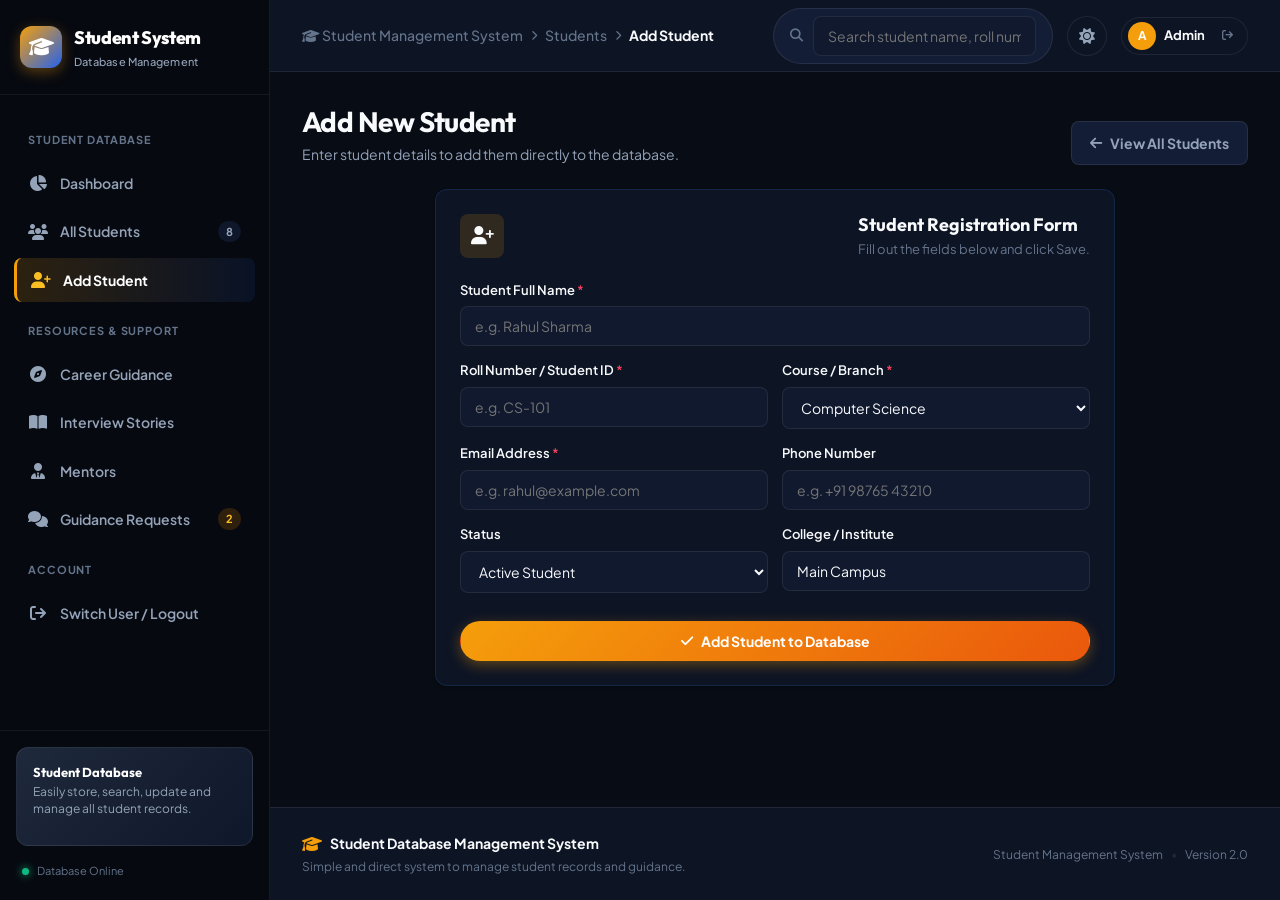
==== commit 417837cf: "update" ====
--- a/add-student.html
+++ b/add-student.html
@@ -1,5 +1,5 @@
 <!DOCTYPE html>
-<html lang="en" data-theme="light">
+<html lang="en" data-theme="dark">
 <head>
   <meta charset="UTF-8">
   <meta name="viewport" content="width=device-width, initial-scale=1.0">
--- a/assets/css/style.css
+++ b/assets/css/style.css
@@ -7,50 +7,58 @@
    1. DESIGN TOKENS (LIGHT & DARK THEMES)
    -------------------------------------------------------------------------- */
 :root {
-  /* Brand Palette (Royal Blue & Modern Slate) */
-  --primary: #2563eb;
-  --primary-hover: #1d4ed8;
-  --primary-light: #eff6ff;
-  --primary-glow: rgba(37, 99, 235, 0.2);
-
-  --accent-amber: #d97706;
+  /* Brand Palette (Yellow & Royal Blue Theme - matching placement showcase) */
+  --primary: #f59e0b;
+  --primary-hover: #d97706;
+  --primary-dark: #b45309;
+  --primary-light: rgba(245, 158, 11, 0.15);
+  --primary-glow: rgba(245, 158, 11, 0.35);
+
+  --brand-blue: #2563eb;
+  --brand-blue-hover: #1d4ed8;
+  --brand-blue-light: rgba(37, 99, 235, 0.15);
+  --brand-blue-glow: rgba(37, 99, 235, 0.35);
+  --accent-blue: #3b82f6;
+
+  --accent-amber: #f59e0b;
   --accent-amber-light: #fef3c7;
-  --accent-emerald: #059669;
+  --accent-yellow: #fbbf24;
+  --accent-emerald: #10b981;
   --accent-emerald-light: #ecfdf5;
-  --accent-purple: #7c3aed;
+  --accent-purple: #8b5cf6;
   --accent-purple-light: #f3e8ff;
-  --accent-rose: #e11d48;
+  --accent-rose: #f43f5e;
   --accent-rose-light: #ffe4e6;
 
-  /* Surfaces & Backgrounds (Light Mode) */
-  --bg-app: #f8fafc;
-  --bg-sidebar: #0f172a;
-  --bg-sidebar-hover: #1e293b;
-  --bg-sidebar-active: #334155;
-  --bg-card: #ffffff;
-  --bg-card-subtle: #f1f5f9;
-  --bg-input: #ffffff;
-  --bg-hover: #f8fafc;
-  --bg-overlay: rgba(15, 23, 42, 0.65);
+  /* Default Surface & Backgrounds (Dark Navy Blue - Same as in image) */
+  --bg-app: #080c14;
+  --bg-sidebar: #060910;
+  --bg-sidebar-hover: #0f172a;
+  --bg-sidebar-active: #17253d;
+  --bg-card: #0d1424;
+  --bg-card-subtle: #131e36;
+  --bg-input: #10192e;
+  --bg-hover: #162442;
+  --bg-overlay: rgba(5, 9, 17, 0.82);
 
   /* Typography Colors */
-  --text-main: #0f172a;
-  --text-secondary: #475569;
+  --text-main: #f8fafc;
+  --text-secondary: #94a3b8;
   --text-muted: #64748b;
   --text-white: #ffffff;
-  --text-on-dark: #f1f5f9;
+  --text-on-dark: #f8fafc;
 
   /* Borders & Dividers */
-  --border-light: #e2e8f0;
-  --border-card: #e2e8f0;
-  --border-focus: #2563eb;
+  --border-light: rgba(255, 255, 255, 0.08);
+  --border-card: rgba(59, 130, 246, 0.16);
+  --border-focus: #f59e0b;
 
   /* Shadows */
-  --shadow-xs: 0 1px 2px 0 rgba(0, 0, 0, 0.04);
-  --shadow-sm: 0 1px 3px 0 rgba(15, 23, 42, 0.06), 0 1px 2px -1px rgba(15, 23, 42, 0.04);
-  --shadow-md: 0 4px 6px -1px rgba(15, 23, 42, 0.07), 0 2px 4px -2px rgba(15, 23, 42, 0.05);
-  --shadow-lg: 0 10px 15px -3px rgba(15, 23, 42, 0.08), 0 4px 6px -4px rgba(15, 23, 42, 0.03);
-  --shadow-xl: 0 20px 25px -5px rgba(15, 23, 42, 0.1), 0 8px 10px -6px rgba(15, 23, 42, 0.04);
+  --shadow-xs: 0 1px 2px 0 rgba(0, 0, 0, 0.3);
+  --shadow-sm: 0 1px 3px 0 rgba(0, 0, 0, 0.4), 0 1px 2px -1px rgba(0, 0, 0, 0.2);
+  --shadow-md: 0 4px 10px -1px rgba(0, 0, 0, 0.5), 0 2px 6px -2px rgba(0, 0, 0, 0.3);
+  --shadow-lg: 0 12px 20px -3px rgba(0, 0, 0, 0.6), 0 4px 8px -4px rgba(0, 0, 0, 0.4);
+  --shadow-xl: 0 24px 35px -5px rgba(0, 0, 0, 0.7), 0 8px 14px -6px rgba(0, 0, 0, 0.5);
 
   /* Fonts */
   --font-heading: 'Outfit', -apple-system, BlinkMacSystemFont, 'Segoe UI', Roboto, sans-serif;
@@ -66,36 +74,77 @@
   --transition: all 0.25s cubic-bezier(0.16, 1, 0.3, 1);
 }
 
-/* Dark Mode Tokens */
+/* Explicit Dark Mode Tokens (Same Yellow & Blue Palette) */
 [data-theme="dark"] {
-  --bg-app: #090d16;
+  --bg-app: #080c14;
   --bg-sidebar: #060910;
-  --bg-sidebar-hover: #111827;
-  --bg-sidebar-active: #1f2937;
-  --bg-card: #111827;
-  --bg-card-subtle: #1e293b;
-  --bg-input: #172033;
-  --bg-hover: #1b263b;
-  --bg-overlay: rgba(0, 0, 0, 0.82);
+  --bg-sidebar-hover: #0f172a;
+  --bg-sidebar-active: #17253d;
+  --bg-card: #0d1424;
+  --bg-card-subtle: #131e36;
+  --bg-input: #10192e;
+  --bg-hover: #162442;
+  --bg-overlay: rgba(0, 0, 0, 0.85);
 
   --text-main: #f8fafc;
   --text-secondary: #94a3b8;
   --text-muted: #64748b;
   --text-white: #ffffff;
 
-  --border-light: #1e293b;
-  --border-card: #1e293b;
-
-  --primary-light: rgba(37, 99, 235, 0.15);
-  --accent-amber-light: rgba(217, 119, 6, 0.15);
-  --accent-emerald-light: rgba(5, 150, 105, 0.15);
-  --accent-purple-light: rgba(124, 58, 237, 0.15);
-  --accent-rose-light: rgba(225, 29, 72, 0.15);
-
-  --shadow-sm: 0 1px 3px 0 rgba(0, 0, 0, 0.3);
-  --shadow-md: 0 4px 12px 0 rgba(0, 0, 0, 0.4);
-  --shadow-lg: 0 12px 24px -4px rgba(0, 0, 0, 0.5);
-  --shadow-xl: 0 24px 38px -6px rgba(0, 0, 0, 0.6);
+  --border-light: rgba(255, 255, 255, 0.08);
+  --border-card: rgba(59, 130, 246, 0.16);
+  --border-focus: #f59e0b;
+
+  --primary: #f59e0b;
+  --primary-hover: #d97706;
+  --primary-light: rgba(245, 158, 11, 0.15);
+  --primary-glow: rgba(245, 158, 11, 0.35);
+
+  --brand-blue: #2563eb;
+  --accent-blue: #3b82f6;
+  --accent-yellow: #fbbf24;
+
+  --shadow-sm: 0 1px 3px 0 rgba(0, 0, 0, 0.4);
+  --shadow-md: 0 4px 14px 0 rgba(0, 0, 0, 0.5);
+  --shadow-lg: 0 14px 28px -4px rgba(0, 0, 0, 0.6);
+  --shadow-xl: 0 24px 42px -6px rgba(0, 0, 0, 0.7);
+}
+
+/* Light Mode Tokens (Maintains Yellow & Blue Brand Colors) */
+[data-theme="light"] {
+  --bg-app: #f4f7fc;
+  --bg-sidebar: #090f20;
+  --bg-sidebar-hover: #121d3b;
+  --bg-sidebar-active: #1a2a4e;
+  --bg-card: #ffffff;
+  --bg-card-subtle: #f0f4fa;
+  --bg-input: #ffffff;
+  --bg-hover: #f1f5f9;
+  --bg-overlay: rgba(15, 23, 42, 0.65);
+
+  --text-main: #0f172a;
+  --text-secondary: #475569;
+  --text-muted: #64748b;
+  --text-white: #ffffff;
+
+  --border-light: #e2e8f0;
+  --border-card: #cbd5e1;
+  --border-focus: #f59e0b;
+
+  --primary: #f59e0b;
+  --primary-hover: #d97706;
+  --primary-light: #fef3c7;
+  --primary-glow: rgba(245, 158, 11, 0.25);
+
+  --brand-blue: #2563eb;
+  --accent-blue: #3b82f6;
+  --accent-yellow: #fbbf24;
+
+  --shadow-xs: 0 1px 2px 0 rgba(0, 0, 0, 0.04);
+  --shadow-sm: 0 1px 3px 0 rgba(15, 23, 42, 0.06), 0 1px 2px -1px rgba(15, 23, 42, 0.04);
+  --shadow-md: 0 4px 6px -1px rgba(15, 23, 42, 0.07), 0 2px 4px -2px rgba(15, 23, 42, 0.05);
+  --shadow-lg: 0 10px 15px -3px rgba(15, 23, 42, 0.08), 0 4px 6px -4px rgba(15, 23, 42, 0.03);
+  --shadow-xl: 0 20px 25px -5px rgba(15, 23, 42, 0.1), 0 8px 10px -6px rgba(15, 23, 42, 0.04);
 }
 
 /* --------------------------------------------------------------------------
@@ -201,14 +250,14 @@
 .logo-icon {
   width: 42px;
   height: 42px;
-  background: linear-gradient(135deg, #2563eb, #3b82f6);
+  background: linear-gradient(135deg, #f59e0b 0%, #2563eb 100%);
   border-radius: var(--radius-md);
   display: flex;
   align-items: center;
   justify-content: center;
   color: #ffffff;
   font-size: 20px;
-  box-shadow: 0 4px 12px rgba(37, 99, 235, 0.35);
+  box-shadow: 0 4px 14px rgba(245, 158, 11, 0.35);
 }
 
 .logo-text {
@@ -285,14 +334,14 @@
 }
 
 .nav-item.active {
-  background: linear-gradient(90deg, rgba(37, 99, 235, 0.2), rgba(37, 99, 235, 0.05));
+  background: linear-gradient(90deg, rgba(245, 158, 11, 0.16) 0%, rgba(37, 99, 235, 0.1) 100%);
   color: #ffffff;
   border-left: 3px solid var(--primary);
   font-weight: 700;
 }
 
 .nav-item.active i {
-  color: #60a5fa;
+  color: #fbbf24;
 }
 
 .nav-badge {
@@ -2488,14 +2537,18 @@
 }
 
 .btn-primary {
-  background-color: var(--primary);
+  background: linear-gradient(135deg, #f59e0b 0%, #ea580c 100%);
   color: #ffffff;
-  box-shadow: 0 2px 6px var(--primary-glow);
+  font-weight: 700;
+  border-radius: var(--radius-full);
+  box-shadow: 0 4px 14px var(--primary-glow);
 }
 
 .btn-primary:hover {
-  background-color: var(--primary-hover);
-  box-shadow: 0 4px 12px var(--primary-glow);
+  background: linear-gradient(135deg, #fbbf24 0%, #d97706 100%);
+  box-shadow: 0 6px 20px var(--primary-glow);
+  transform: translateY(-1px);
+  color: #ffffff;
 }
 
 .btn-secondary {
@@ -3323,15 +3376,16 @@
   min-height: 100vh;
   background-color: var(--bg-app);
   display: flex;
-  align-items: center;
-  justify-content: center;
-  padding: 24px 16px;
+  flex-direction: column;
+  align-items: center;
+  justify-content: space-between;
+  padding: 32px 0 0 0;
   position: relative;
   overflow-x: hidden;
 }
 
 [data-theme="dark"] .auth-body {
-  background: radial-gradient(circle at 50% 20%, #1e293b 0%, #0f172a 100%);
+  background: radial-gradient(ellipse at 50% 15%, #0f1c38 0%, #080c14 100%);
 }
 
 .auth-ambient-bg {
@@ -3361,9 +3415,9 @@
 }
 
 .auth-orb-2 {
-  width: 350px;
-  height: 350px;
-  background: var(--accent-purple);
+  width: 380px;
+  height: 380px;
+  background: var(--brand-blue);
   bottom: -50px;
   left: -50px;
 }
@@ -3671,5 +3725,354 @@
   text-decoration: underline;
 }
 
-
-
+/* ==========================================================================
+   STUDENT MANAGEMENT SYSTEM (SMS) HERO BANNER & UI
+   (Yellow & Blue Theme - Clean, Friendly & Easy to Understand)
+   ========================================================================== */
+
+.sms-hero-card {
+  position: relative;
+  width: 100%;
+  background: radial-gradient(ellipse 90% 80% at 15% 10%, rgba(37, 99, 235, 0.2), transparent 70%),
+              radial-gradient(ellipse 70% 70% at 85% 85%, rgba(245, 158, 11, 0.12), transparent 60%),
+              #0c1017;
+  border: 1px solid rgba(59, 130, 246, 0.22);
+  border-radius: var(--radius-lg);
+  padding: 38px 44px;
+  margin-bottom: 20px;
+  box-shadow: 0 16px 36px -12px rgba(0, 0, 0, 0.7);
+  display: flex;
+  align-items: center;
+  justify-content: space-between;
+  gap: 36px;
+  overflow: hidden;
+}
+
+@media (max-width: 900px) {
+  .sms-hero-card {
+    flex-direction: column;
+    align-items: flex-start;
+    padding: 28px 24px;
+    gap: 24px;
+  }
+}
+
+.sms-hero-content {
+  flex: 1;
+  max-width: 680px;
+}
+
+.sms-hero-badge {
+  display: inline-flex;
+  align-items: center;
+  gap: 8px;
+  font-size: 12px;
+  font-weight: 700;
+  text-transform: uppercase;
+  letter-spacing: 0.08em;
+  padding: 6px 14px;
+  border-radius: 9999px;
+  background: rgba(37, 99, 235, 0.15);
+  border: 1px solid rgba(59, 130, 246, 0.3);
+  color: #93c5fd;
+  margin-bottom: 16px;
+}
+
+.sms-badge-dot {
+  width: 8px;
+  height: 8px;
+  border-radius: 50%;
+  background: #f59e0b;
+  box-shadow: 0 0 8px #f59e0b;
+  animation: pulseDot 2s infinite;
+}
+
+@keyframes pulseDot {
+  0%, 100% { opacity: 1; transform: scale(1); }
+  50% { opacity: 0.5; transform: scale(0.85); }
+}
+
+.sms-hero-title {
+  font-family: var(--font-heading);
+  font-size: 38px;
+  font-weight: 800;
+  line-height: 1.2;
+  letter-spacing: -0.025em;
+  color: #ffffff;
+  margin: 0 0 14px 0;
+}
+
+@media (max-width: 600px) {
+  .sms-hero-title {
+    font-size: 28px;
+  }
+}
+
+.hero-highlight-amber {
+  color: #f59e0b;
+  background: linear-gradient(135deg, #fbbf24 0%, #f59e0b 50%, #ea580c 100%);
+  -webkit-background-clip: text;
+  -webkit-text-fill-color: transparent;
+  display: inline-block;
+  filter: drop-shadow(0 0 20px rgba(245, 158, 11, 0.35));
+}
+
+.sms-hero-subtitle {
+  font-size: 15.5px;
+  color: #94a3b8;
+  line-height: 1.6;
+  margin: 0 0 24px 0;
+}
+
+.sms-hero-actions {
+  display: flex;
+  align-items: center;
+  flex-wrap: wrap;
+  gap: 12px;
+  margin-bottom: 24px;
+}
+
+.btn-lg {
+  padding: 12px 22px;
+  font-size: 14.5px;
+  font-weight: 700;
+  border-radius: 9999px;
+}
+
+.btn-outline-blue {
+  background: rgba(37, 99, 235, 0.12);
+  border: 1.5px solid rgba(59, 130, 246, 0.4);
+  color: #93c5fd;
+  transition: all 0.25s ease;
+  display: inline-flex;
+  align-items: center;
+  gap: 8px;
+  cursor: pointer;
+  text-decoration: none;
+}
+
+.btn-outline-blue:hover {
+  background: #2563eb;
+  border-color: #2563eb;
+  color: #ffffff;
+  transform: translateY(-2px);
+  box-shadow: 0 4px 14px rgba(37, 99, 235, 0.4);
+}
+
+.btn-outline-amber {
+  background: rgba(245, 158, 11, 0.1);
+  border: 1.5px solid rgba(245, 158, 11, 0.4);
+  color: #fbbf24;
+  transition: all 0.25s ease;
+  display: inline-flex;
+  align-items: center;
+  gap: 8px;
+  cursor: pointer;
+  text-decoration: none;
+}
+
+.btn-outline-amber:hover {
+  background: #f59e0b;
+  border-color: #f59e0b;
+  color: #0b0f19;
+  transform: translateY(-2px);
+  box-shadow: 0 4px 14px rgba(245, 158, 11, 0.4);
+}
+
+.sms-hero-highlights {
+  display: flex;
+  align-items: center;
+  flex-wrap: wrap;
+  gap: 16px;
+}
+
+.highlight-pill {
+  display: inline-flex;
+  align-items: center;
+  gap: 8px;
+  font-size: 12.5px;
+  color: #cbd5e1;
+  font-weight: 500;
+}
+
+.text-amber {
+  color: #f59e0b;
+}
+
+.text-blue {
+  color: #38bdf8;
+}
+
+/* Right Graphic Stat Card */
+.sms-hero-graphic {
+  flex-shrink: 0;
+}
+
+.sms-graphic-card {
+  background: rgba(15, 23, 42, 0.7);
+  border: 1px solid rgba(59, 130, 246, 0.25);
+  border-radius: var(--radius-lg);
+  padding: 24px 28px;
+  box-shadow: 0 12px 24px -6px rgba(0, 0, 0, 0.5);
+  backdrop-filter: blur(8px);
+  display: flex;
+  align-items: center;
+  gap: 24px;
+}
+
+.graphic-stat-box {
+  display: flex;
+  flex-direction: column;
+  align-items: center;
+  text-align: center;
+}
+
+.graphic-stat-num {
+  font-family: var(--font-heading);
+  font-size: 36px;
+  font-weight: 800;
+  color: #f59e0b;
+  line-height: 1.1;
+  text-shadow: 0 0 16px rgba(245, 158, 11, 0.35);
+}
+
+.graphic-stat-label {
+  font-size: 12px;
+  font-weight: 600;
+  color: #94a3b8;
+  margin-top: 4px;
+  text-transform: uppercase;
+  letter-spacing: 0.05em;
+}
+
+.graphic-divider {
+  width: 1px;
+  height: 48px;
+  background: rgba(255, 255, 255, 0.1);
+}
+
+/* ==========================================================================
+   COMPANIES LOGOS SLIDESHOW MARQUEE STRIPE
+   ("below a same stripe with companies logos moving in slideshow")
+   ========================================================================== */
+
+.companies-slideshow-stripe {
+  background: #070b13;
+  border-top: 1px solid rgba(255, 255, 255, 0.08);
+  padding: 14px 24px;
+  display: flex;
+  align-items: center;
+  gap: 22px;
+  overflow: hidden;
+  position: relative;
+}
+
+.stripe-label {
+  flex-shrink: 0;
+  font-size: 11px;
+  font-weight: 700;
+  letter-spacing: 0.09em;
+  text-transform: uppercase;
+  color: #64748b;
+  white-space: nowrap;
+  display: flex;
+  align-items: center;
+  gap: 6px;
+}
+
+.stripe-marquee-container {
+  flex: 1;
+  overflow: hidden;
+  position: relative;
+  mask-image: linear-gradient(to right, transparent 0%, black 24px, black calc(100% - 24px), transparent 100%);
+  -webkit-mask-image: linear-gradient(to right, transparent 0%, black 24px, black calc(100% - 24px), transparent 100%);
+}
+
+.stripe-marquee-track {
+  display: flex;
+  align-items: center;
+  gap: 14px;
+  width: max-content;
+  animation: marqueeTicker 36s linear infinite;
+  will-change: transform;
+}
+
+.stripe-marquee-container:hover .stripe-marquee-track {
+  animation-play-state: paused;
+}
+
+@keyframes marqueeTicker {
+  0% {
+    transform: translateX(0);
+  }
+  100% {
+    transform: translateX(-50%);
+  }
+}
+
+/* Company Badge Card */
+.company-badge-card {
+  display: inline-flex;
+  align-items: center;
+  gap: 9px;
+  padding: 8px 16px;
+  background: rgba(255, 255, 255, 0.04);
+  border: 1px solid rgba(255, 255, 255, 0.08);
+  border-radius: 8px;
+  height: 40px;
+  box-sizing: border-box;
+  color: #f1f5f9;
+  font-size: 13.5px;
+  font-weight: 600;
+  white-space: nowrap;
+  user-select: none;
+  cursor: default;
+  transition: all 0.25s ease;
+  flex-shrink: 0;
+}
+
+.company-badge-card:hover {
+  background: rgba(255, 255, 255, 0.08);
+  border-color: rgba(245, 158, 11, 0.5);
+  box-shadow: 0 4px 14px rgba(0, 0, 0, 0.5);
+  transform: translateY(-2px);
+  color: #ffffff;
+}
+
+/* Custom Company Logos */
+.qikfox-pill-icon {
+  width: 14px;
+  height: 14px;
+  border-radius: 50%;
+  background: #dc2626;
+  display: inline-block;
+  box-shadow: 0 0 6px rgba(220, 38, 38, 0.7);
+}
+
+.qikfox-text {
+  font-weight: 700;
+  letter-spacing: -0.02em;
+}
+
+.tcs-badge-accent {
+  font-size: 9.5px;
+  letter-spacing: 0.1em;
+  color: #94a3b8;
+  font-weight: 800;
+  padding: 1px 4px;
+  border: 1px solid rgba(255, 255, 255, 0.15);
+  border-radius: 4px;
+}
+
+.cadence-brand {
+  letter-spacing: 0.06em;
+  font-weight: 700;
+}
+
+.cadence-accent {
+  color: #dc2626;
+  font-weight: 800;
+}
+
+
+
